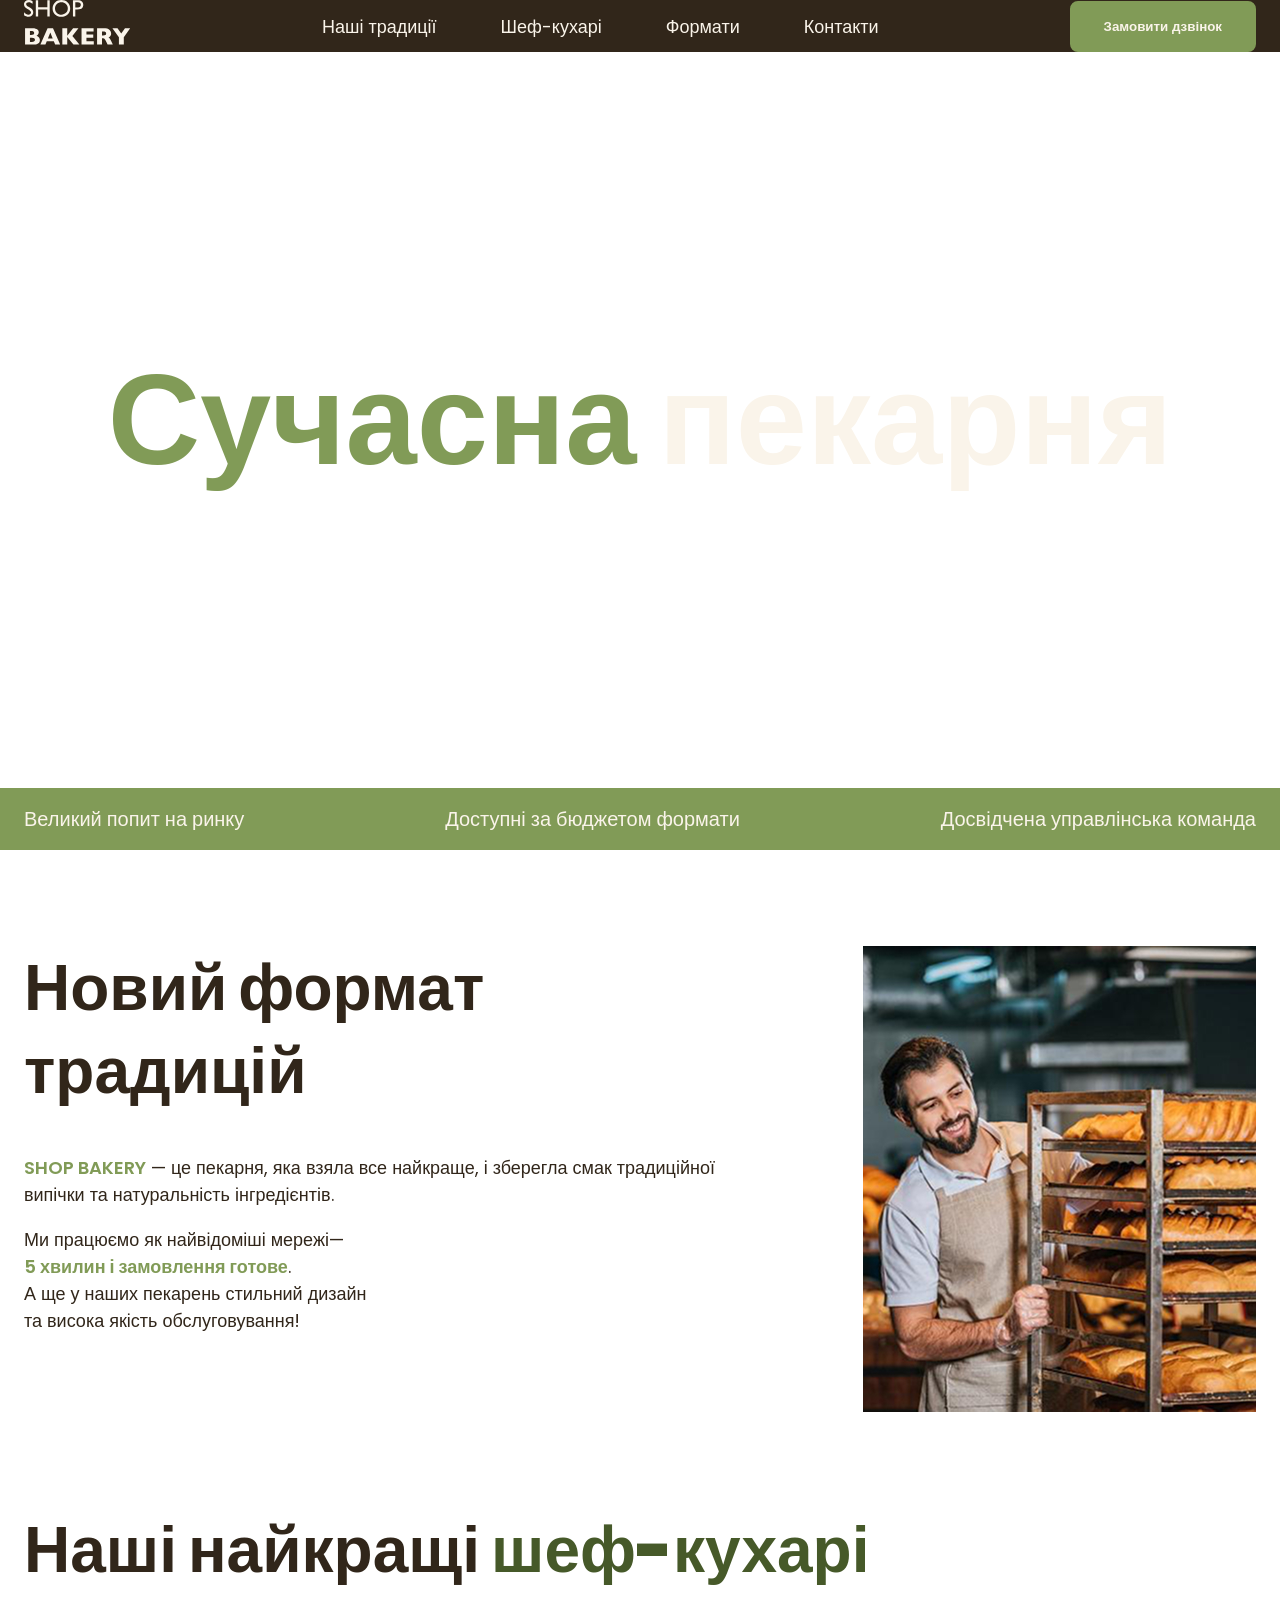
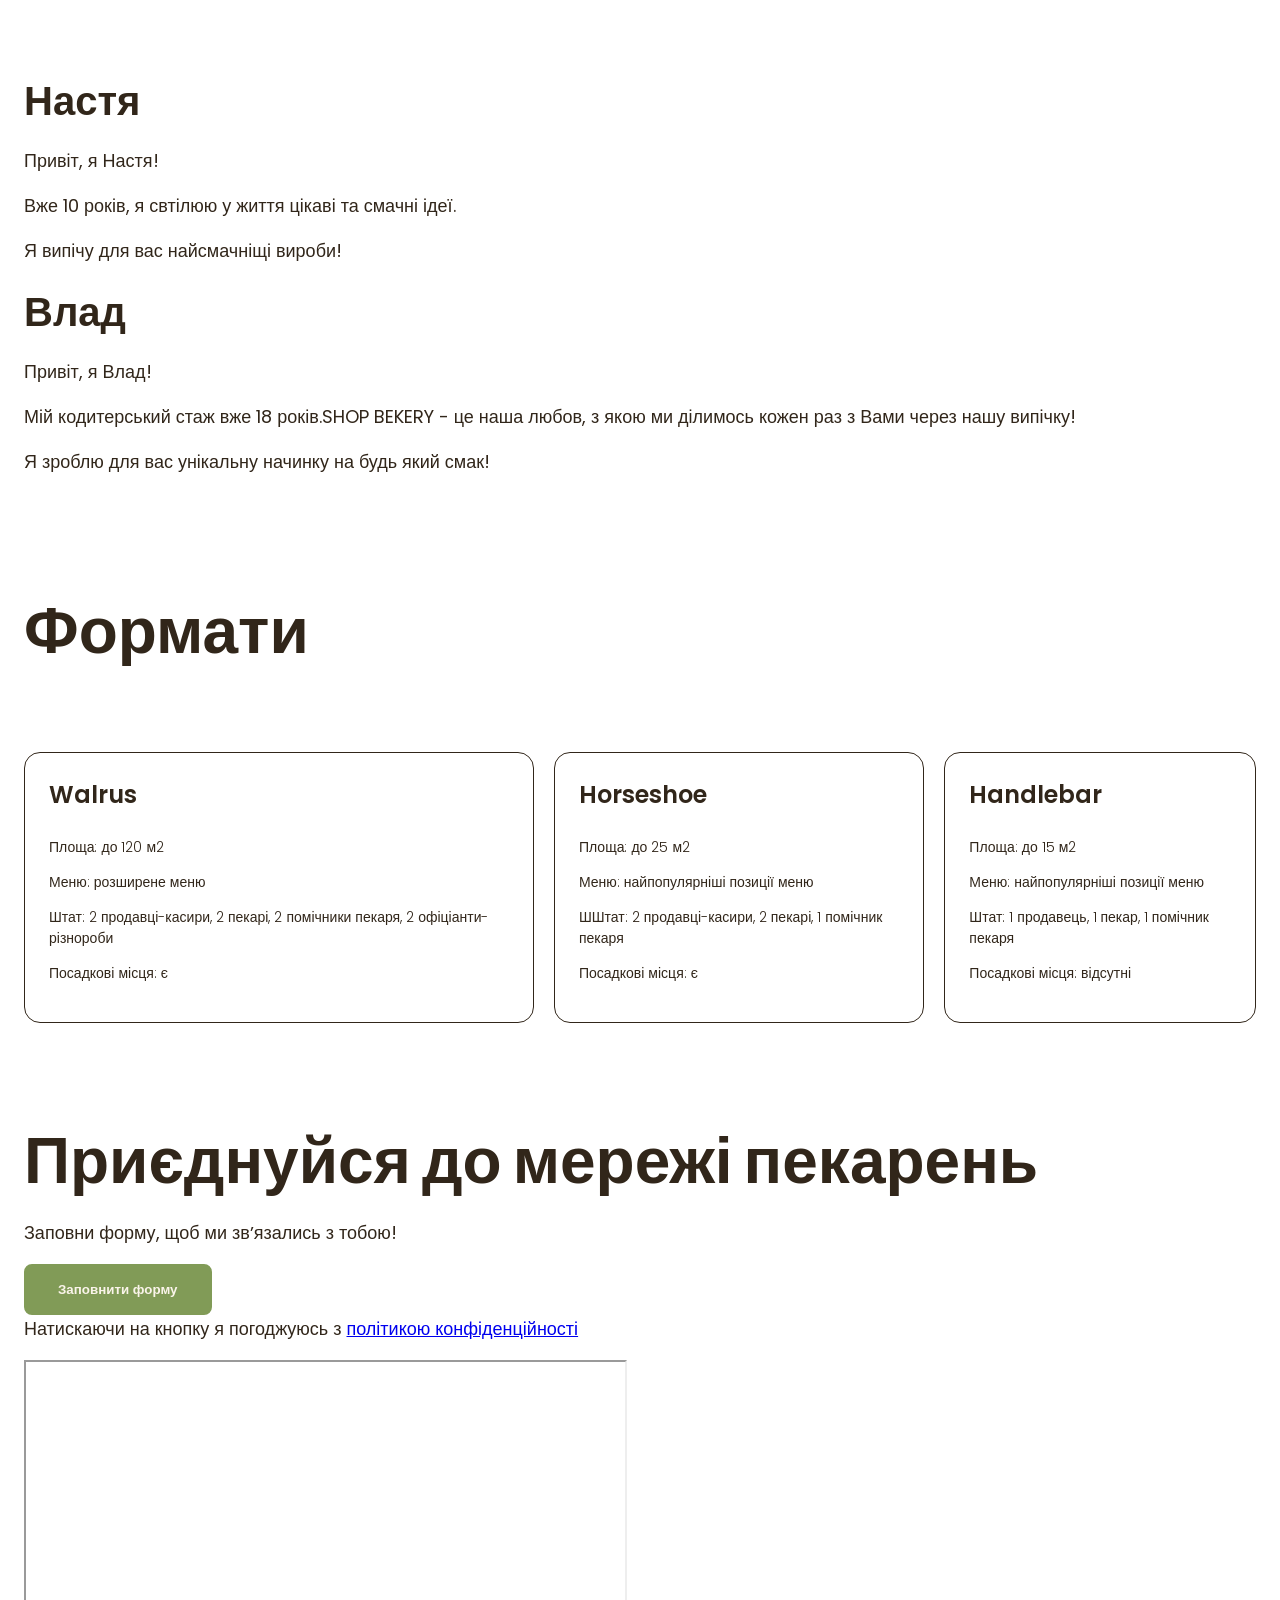
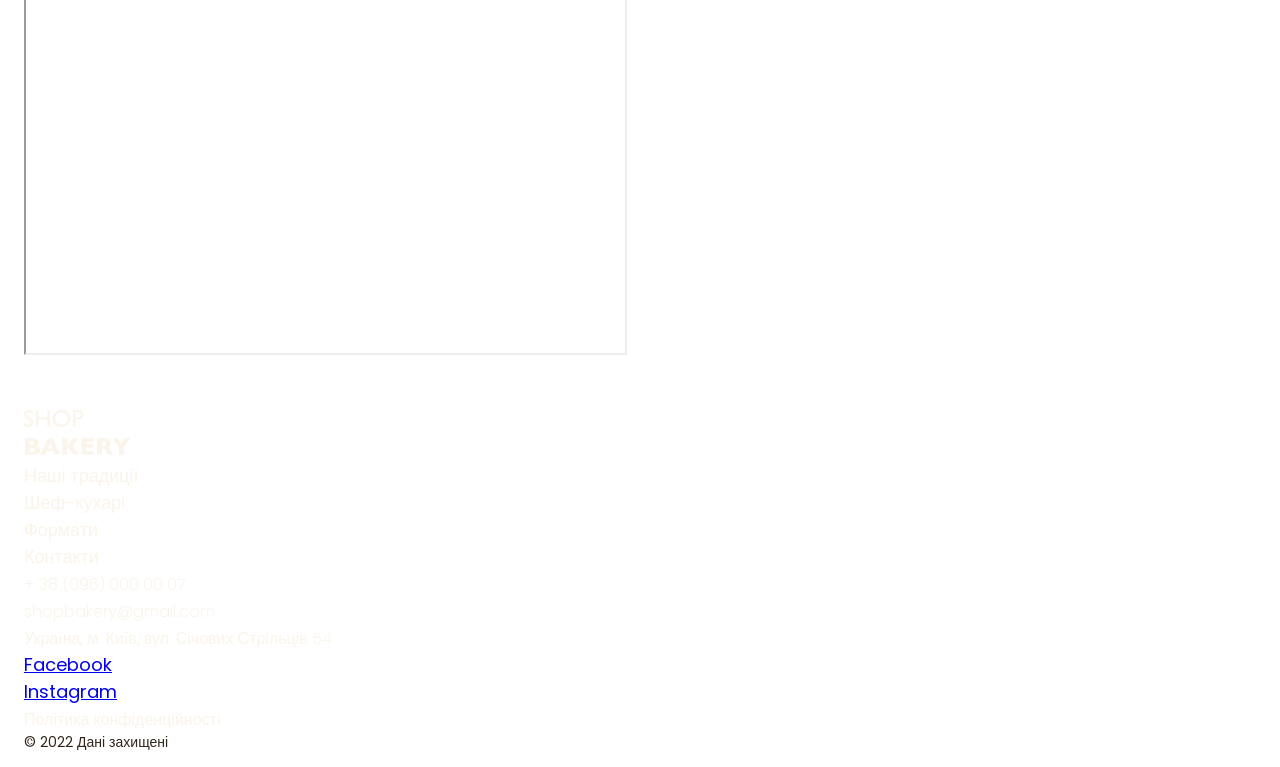
==== index.html @ c47ec185 "Flexbox in CSS" ====
<!doctype html>
<html lang="uk">
  <head>
    <meta charset="UTF-8" />
    <meta http-equiv="X-UA-Compatible" content="IE=edge" />
    <meta name="viewport" content="width=device-width, initial-scale=1.0" />
    <title>Сучасна пекарня</title>
    <!-- css -->
    <link rel="stylesheet" href="./CSS/style.css" />
  </head>
  <body>
    <header>
      <div class="container">
        <div class="header-container">
          <nav class="header-nav">
            <a href="/">
              <img src="./images/logo.svg" alt="Логотип Сучасна пекарня" />
            </a>
            <ul class="header-menu">
              <li>
                <a class="header-link" href="#traditions-section"
                  >Наші традиції</a
                >
              </li>
              <li>
                <a class="header-link" href="#chefs-section">Шеф-кухарі</a>
              </li>
              <li>
                <a class="header-link" href="#formats-section">Формати</a>
              </li>
              <li>
                <a class="header-link" href="#contact-section">Контакти</a>
              </li>
            </ul>
          </nav>
          <button class="button-call" type="button">Замовити дзвінок</button>
        </div>
      </div>
    </header>
    <main>
      <section class="hero-section">
        <h1 class="hero-title"><span class="accent">Сучасна</span> пекарня</h1>
      </section>
      <section class="advantages-section">
        <div class="container">
          <h2 class="visually-hidden">Наші переваги</h2>
          <ul class="advantages-list">
            <li class="advantages-item">Великий попит на ринку</li>
            <li class="advantages-item">Доступні за бюджетом формати</li>
            <li class="advantages-item">Досвідчена управлінська команда</li>
          </ul>
        </div>
      </section>
      <section class="traditions-section section" id="traditions-section">
        <div class="container">
          <div class="traditions-container">
            <div class="traditions-content">
              <h2 class="traditions-title section-title">
                Новий формат традицій
              </h2>
              <p class="traditions-text">
                <span class="brand uppercase">shop bakery</span> — це пекарня,
                яка взяла все найкраще, і зберегла смак традиційної випічки та
                натуральність інгредієнтів.
              </p>
              <p class="traditions-text limited">
                Ми працюємо як найвідоміші мережі— <br />
                <span class="brand">5 хвилин і замовлення готове</span>. <br />
                А ще у наших пекарень стильний дизайн та висока якість
                обслуговування!
              </p>
            </div>
            <img
              src="./images/bakerman.jpg"
              alt="Пекар посміхається дивлячись на батони"
            />
          </div>
        </div>
      </section>
      <section class="section" id="chefs-section">
        <div class="container">
          <h2 class="chefs-title section-title">
            Наші найкращі <span class="accent">шеф-кухарі</span>
          </h2>
          <ul>
            <li>
              <article>
                <h3 class="chef-title">Настя</h3>
                <p>Привіт, я Настя!</p>
                <p>Вже 10 років, я свтілюю у життя цікаві та смачні ідеї.</p>
                <p>Я випічу для вас найсмачніщі вироби!</p>
              </article>
            </li>
            <li>
              <article>
                <h3 class="chef-title">Влад</h3>
                <p>Привіт, я Влад!</p>
                <p>
                  Мій кодитерський стаж вже 18 років.SHOP BEKERY - це наша
                  любов, з якою ми ділимось кожен раз з Вами через нашу випічку!
                </p>
                <p>Я зроблю для вас унікальну начинку на будь який смак!</p>
              </article>
            </li>
          </ul>
        </div>
      </section>
      <section class="section" id="formats-section">
        <div class="container">
          <h2 class="formats-title section-title">Формати</h2>
          <ul class="formats-list">
            <li>
              <article class="format-card">
                <h3 class="format-title" lang="en">Walrus</h3>
                <div class="format-text">
                  <p>Площа: до 120 м2</p>
                  <p>Меню: розширене меню</p>
                  <p>
                    Штат: 2 продавці-касири, 2 пекарі, 2 помічники пекаря, 2
                    офіціанти-різнороби
                  </p>
                  <p>Посадкові місця: є</p>
                </div>
              </article>
            </li>
            <li>
              <article class="format-card">
                <h3 class="format-title" lang="en">Horseshoe</h3>
                <div class="format-text">
                  <p>Площа: до 25 м2</p>
                  <p>Меню: найпопулярніші позиції меню</p>
                  <p>ШШтат: 2 продавці-касири, 2 пекарі, 1 помічник пекаря</p>
                  <p>Посадкові місця: є</p>
                </div>
              </article>
            </li>
            <li>
              <article class="format-card">
                <h3 class="format-title" lang="en">Handlebar</h3>
                <div class="format-text">
                  <p>Площа: до 15 м2</p>
                  <p>Меню: найпопулярніші позиції меню</p>
                  <p>Штат: 1 продавець, 1 пекар, 1 помічник пекаря</p>
                  <p>Посадкові місця: відсутні</p>
                </div>
              </article>
            </li>
          </ul>
        </div>
      </section>
      <section class="section" id="contact-section">
        <div class="container">
          <h2 class="contact-title section-title">
            Приєднуйся до мережі пекарень
          </h2>
          <p class="contact-text">Заповни форму, щоб ми звʼязались з тобою!</p>
          <button class="button-call" type="button">Заповнити форму</button>
          <p class="contact-politic">
            Натискаючи на кнопку я погоджуюсь з
            <a href="#">політикою конфіденційності</a>
          </p>
          <iframe
            src="https://www.google.com/maps/embed?pb=!1m18!1m12!1m3!1d2540.1636289098733!2d30.4912733!3d50.4566776!2m3!1f0!2f0!3f0!3m2!1i1024!2i768!4f13.1!3m3!1m2!1s0x40d4ce637c006b2d%3A0xaf86385f19996ff0!2sSichovykh%20Striltsiv%20St%2C%2054%2C%20Kyiv%2C%20Ukraina%2C%2002000!5e0!3m2!1spl!2spl!4v1779365240998!5m2!1spl!2spl"
            width="603"
            height="595"
            allowfullscreen=""
            loading="lazy"
            referrerpolicy="no-referrer-when-downgrade"
          ></iframe>
        </div>
      </section>
    </main>
    <footer>
      <div class="container">
        <nav>
          <a href="#">
            <img src="./images/logo.svg" alt="Логотип Сучасна пекарня" />
          </a>
          <ul>
            <li><a class="header-link" href="#">Наші традиції</a></li>
            <li><a class="header-link" href="#">Шеф-кухарі</a></li>
            <li><a class="header-link" href="#">Формати</a></li>
            <li><a class="header-link" href="#">Контакти</a></li>
          </ul>
        </nav>
        <address>
          <ul>
            <li>
              <a class="address-link" href="tel:">+ 38 (096) 000 00 07</a>
            </li>
            <li>
              <a class="address-link" href="mailto:shopbakery@gmail.com"
                >shopbakery@gmail.com</a
              >
            </li>
            <li>
              <a
                class="address-link"
                target="_blank"
                href="https://maps.app.goo.gl/JW6vWbQ83ZpzMgV39"
                >Україна, м. Київ, вул. Січових Стрільців 54
              </a>
            </li>
            <li><a href="#">Facebook</a></li>
            <li><a href="#">Instagram</a></li>
          </ul>
          <a class="address-link" href="#" target="_blank"
            >Політика конфіденційності</a
          >
          <p class="address-copyright">&copy; 2022 Дані захищені</p>
        </address>
      </div>
    </footer>
  </body>
</html>

<!-- caninclude - сайт який показує чи можна поєднувати теги, наприклад вставити тег footer в тег header(не можна) -->
<!--  module  -->
---- CSS/style.css ----
/* CSS- змінні. В нашому випадку зараз це буде контейнер для кольорів,адже коли ми прописували кольори і все інше до кожного з стилів окремо, 
то в разі потреби змінни кольору - нам треба було б довго гратись, але завдяки змінним це стає легше наприклад 
Використання: прописуємо тег :root {--color-brand} і вже в ньому створюємо контейнер для кольорів/шрифтів, тощо. А туди де ми хочемо наш кольор взяти прописуємо
замість номеру кольору тег - var(--color-brand)
Потбрібно зауважити,що у змінну ми задаємо усі кольори!
Основний колір називається - primary
CTRL+Shift+L = Виділити усі подібні значення!
Можна задати один головний колір тексту який є домінантним через body {color:var();} як ми вже зробили нижче*/

/* https://flexboxfroggy.com/#ru  ПРАКТИКА FLEXBOX! */

@font-face {
  font-display: swap;
  font-family: "Poppins";
  font-weight: 300;
  src: url("../fonts/poppins-v24-latin-300.woff2") format("woff2");
}

@font-face {
  font-display: swap;
  font-family: "Poppins";
  font-weight: 400;
  src: url("../fonts/poppins-v24-latin-regular.woff2") format("woff2");
}

@font-face {
  font-display: swap;
  font-family: "Poppins";
  font-weight: 600;
  src: url("../fonts/poppins-v24-latin-600.woff2") format("woff2");
}

@font-face {
  font-display: swap;
  font-family: "Poppins";
  font-weight: 900;
  src: url("../fonts/poppins-v24-latin-900.woff2") format("woff2");
}

:root {
  --color-primary-dark: #31261a;
  --color-primary-light: #faf4ea;
  --color-brand-light: #819b57;
  --color-brand-dark: #465929;
}

/* basa */
* {
  box-sizing: border-box;
}

h1,
h2,
h3,
h4,
h5,
h6,
p {
  margin-top: 0;
}

body {
  color: var(--color-primary-dark);
  font-family: Poppins, sans-serif;
  font-size: 18px;
  font-weight: 400;
  line-height: 1.5;
  margin: 0;
}

address {
  font-style: normal;
}
ul {
  margin: 0;
  padding: 0;
  list-style-type: none;
}

.section {
  padding: 48px 0;
}

.container {
  width: 100%;
  max-width: 1288px;
  margin: 0 auto;
  padding: 0 24px;
}

/* button */
.button-call {
  background-color: var(--color-brand-light);
  border: 2px solid var(--color-brand-light);
  border-radius: 8px;
  color: var(--color-primary-light);
  cursor: pointer;
  font-weight: 600;
  padding: 16px 32px;
}

.button-call:hover {
  background: transparent;
  color: var(--color-brand-dark);
}
/* link */
.header-link {
  color: var(--color-primary-light);
  text-decoration: none;
}

.header-link:hover {
  color: var(--color-brand-light);
  font-weight: 600;
}

/* header */
header {
  background-color: var(--color-primary-dark);
}
.header-container {
  display: flex;
  align-items: center;
  gap: 40px;
}

.header-nav {
  display: flex;
  align-items: center;
  flex-grow: 1;
  gap: 40px;
}
.header-menu {
  display: flex;
  gap: 64px;
  flex-grow: 1;
  justify-content: center;
}

/* hero section */
.hero-section {
  padding: 272px 0;
}

.hero-title {
  color: var(--color-primary-light);
  text-align: center;
  font-size: 128px;
  font-weight: 900;
  margin-bottom: 0;
}
.hero-title .accent {
  color: var(--color-brand-light);
}
/* advantages section */

.advantages-section {
  padding: 16px 0;
  background-color: var(--color-brand-light);
}

.visually-hidden {
  position: absolute;
  left: -10000px;
  top: auto;
  width: 1px;
  height: 1px;
  overflow: hidden;
}
.advantages-list {
  display: flex;
  justify-content: space-between;
  gap: 40px;
}
.advantages-item {
  color: var(--color-primary-light);
  font-weight: 300;
  font-size: 20px;
}
.section-title {
  font-size: 64px;
  font-weight: 900;
  line-height: 1.3;
}

.section-title .accent {
  color: var(--color-brand-dark);
}
.accent {
  color: var(--color-brand-light);
}
/* traditions section */
.traditions-title {
  margin-bottom: 42px;
}
.traditions-content {
  max-width: 710px;
}

.traditions-section {
  padding-top: 96px;
}
.traditions-text .uppercase {
  text-transform: uppercase;
}
.traditions-text .brand {
  color: var(--color-brand-light);
  font-weight: 600;
}
.traditions-container {
  display: flex;
  justify-content: space-between;
  gap: 40px;
}

.traditions-text.limited {
  max-width: 350px;
}

/* chefs section */
.chefs-title {
  margin-bottom: 80px;
}

.chef-title {
  margin-bottom: 16px;
  font-size: 40px;
  font-weight: 600;
}

/* formats section */

.formats-list {
  display: flex;
  gap: 20px;
}

.formats-title {
  margin-bottom: 80px;
}
.format-card {
  border-radius: 16px;
  border: 1px solid var(--color-primary-dark); /* remove */
  padding: 24px;
}

.format-title {
  font-size: 24px;
  font-weight: 600;
}
.format-text {
  font-size: 14px;
  font-weight: 300;
}

/* contact section */

.contact-title {
  margin-bottom: 16px;
}

/* footer */
.address-link {
  font-size: 16px;
  font-weight: 300;
  color: var(--color-primary-light);
  text-decoration: none;
}

.address-link:hover {
  font-size: 16px;
  font-weight: 300;
  color: var(--color-brand-light);
}
.address-copyright {
  font-size: 14px;
}
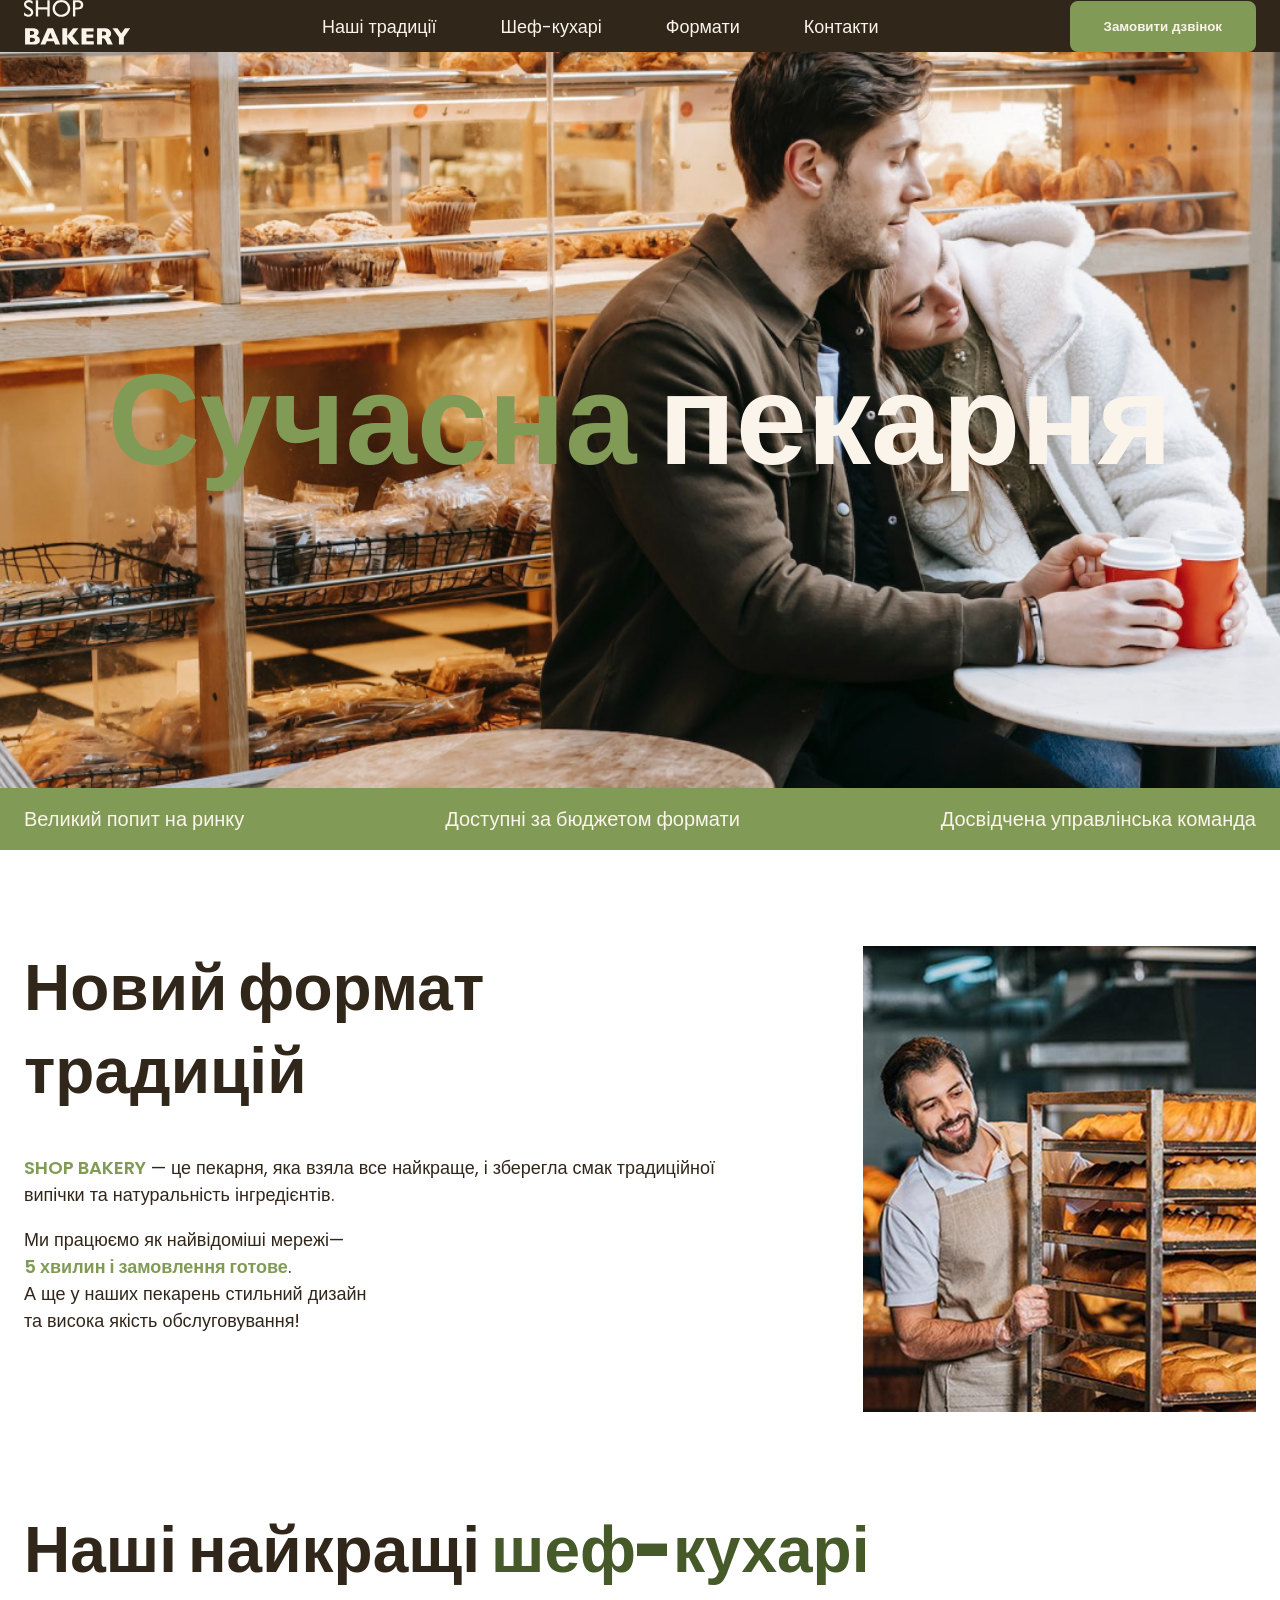
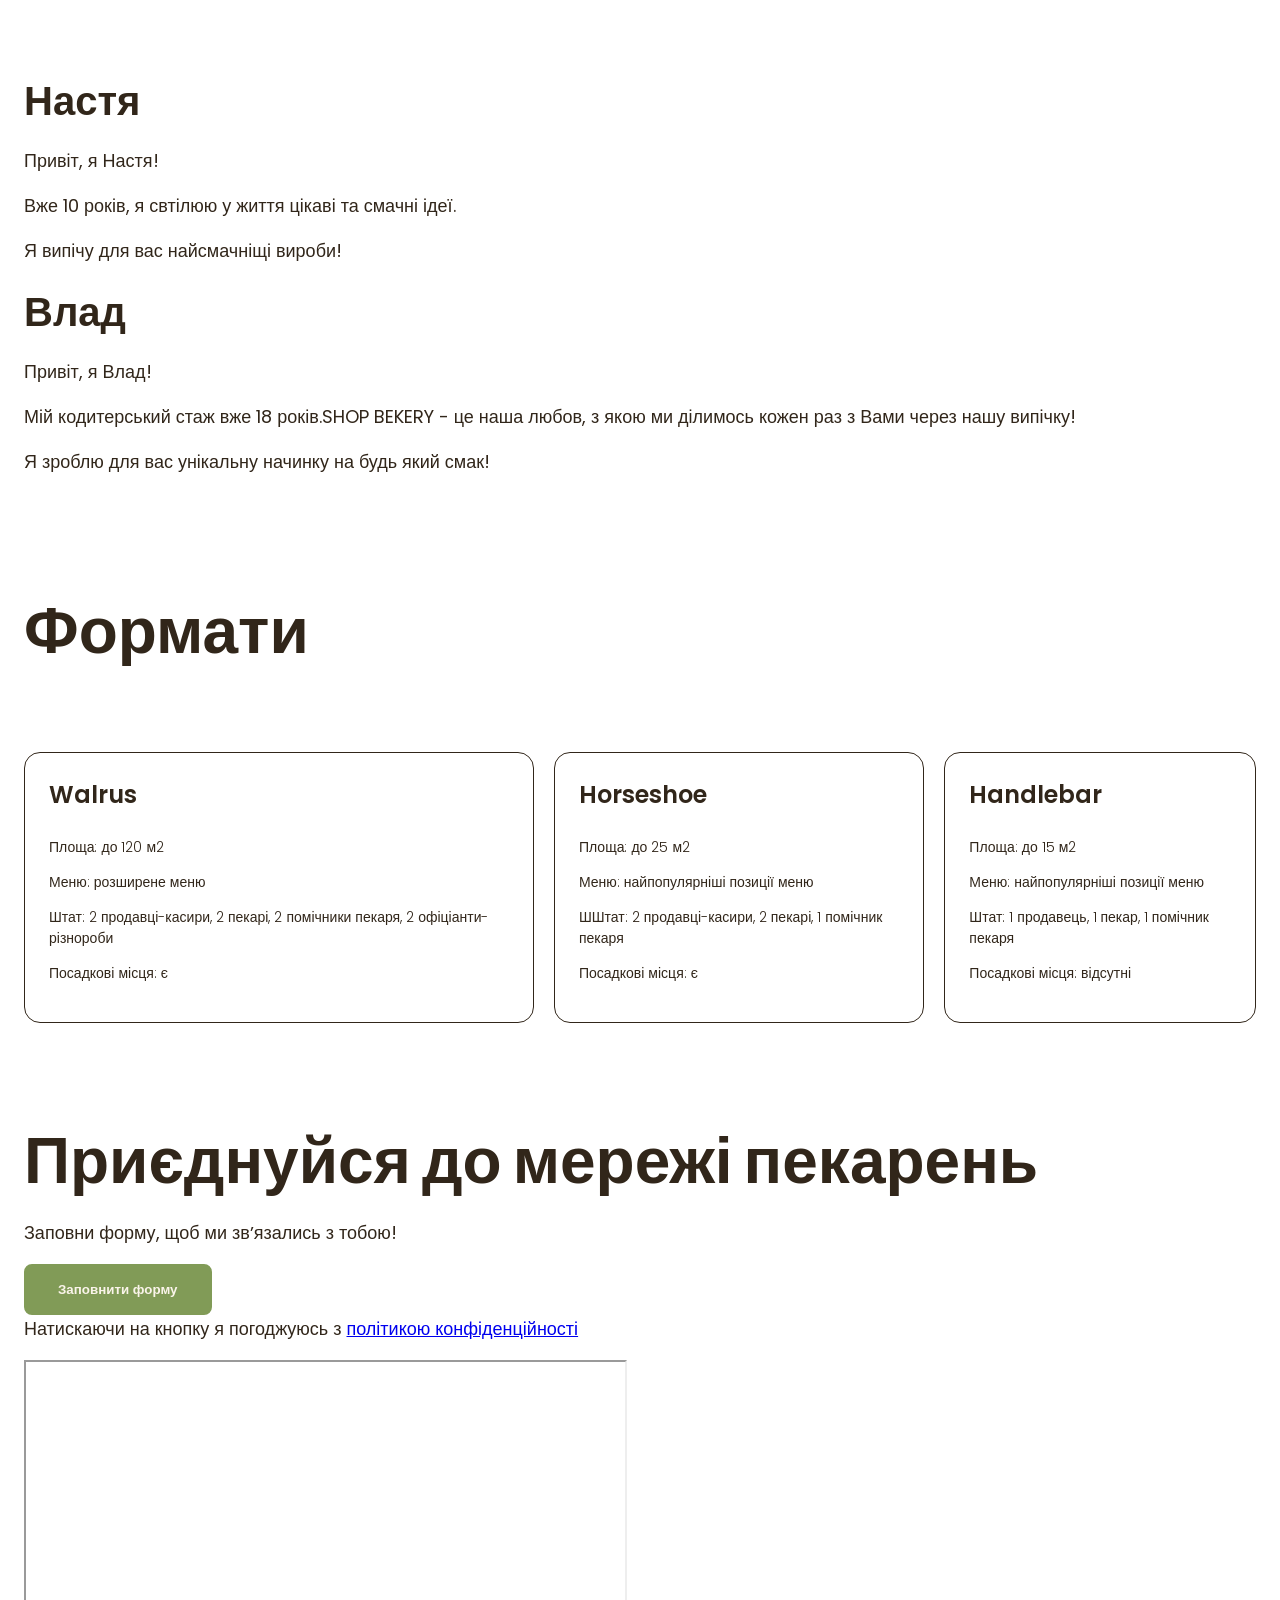
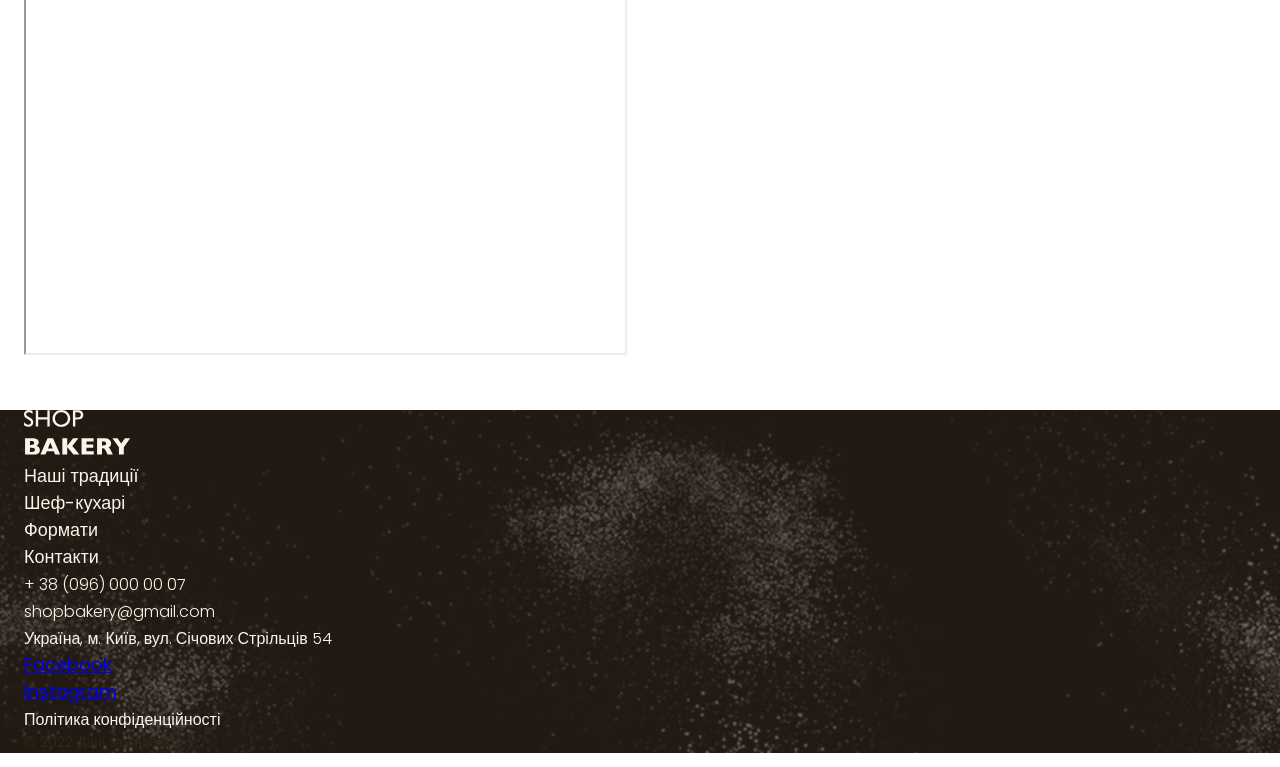
==== commit 32c8c041: "added footer background" ====
--- a/index.html
+++ b/index.html
@@ -170,17 +170,21 @@
         </div>
       </section>
     </main>
-    <footer>
+    <footer class="footer">
       <div class="container">
         <nav>
           <a href="#">
             <img src="./images/logo.svg" alt="Логотип Сучасна пекарня" />
           </a>
           <ul>
-            <li><a class="header-link" href="#">Наші традиції</a></li>
-            <li><a class="header-link" href="#">Шеф-кухарі</a></li>
-            <li><a class="header-link" href="#">Формати</a></li>
-            <li><a class="header-link" href="#">Контакти</a></li>
+            <li>
+              <a class="header-link" href="#traditions-section"
+                >Наші традиції</a
+              >
+            </li>
+            <li><a class="header-link" href="#chefs-section">Шеф-кухарі</a></li>
+            <li><a class="header-link" href="#formats-section">Формати</a></li>
+            <li><a class="header-link" href="#contact-section">Контакти</a></li>
           </ul>
         </nav>
         <address>
--- a/CSS/style.css
+++ b/CSS/style.css
@@ -140,6 +140,11 @@
 /* hero section */
 .hero-section {
   padding: 272px 0;
+  background-image: url("../images/hero-section-background.jpg");
+  background-repeat: no-repeat;
+  background-position: center top;
+  background-size: cover;
+  background-attachment: fixed;
 }
 
 .hero-title {
@@ -275,3 +280,11 @@
 .address-copyright {
   font-size: 14px;
 }
+
+.footer {
+  background-color: var(--color-primary-dark);
+  background-image: url("../images/footer-background.png");
+  background-repeat: no-repeat;
+  background-size: cover;
+  background-position: center;
+}
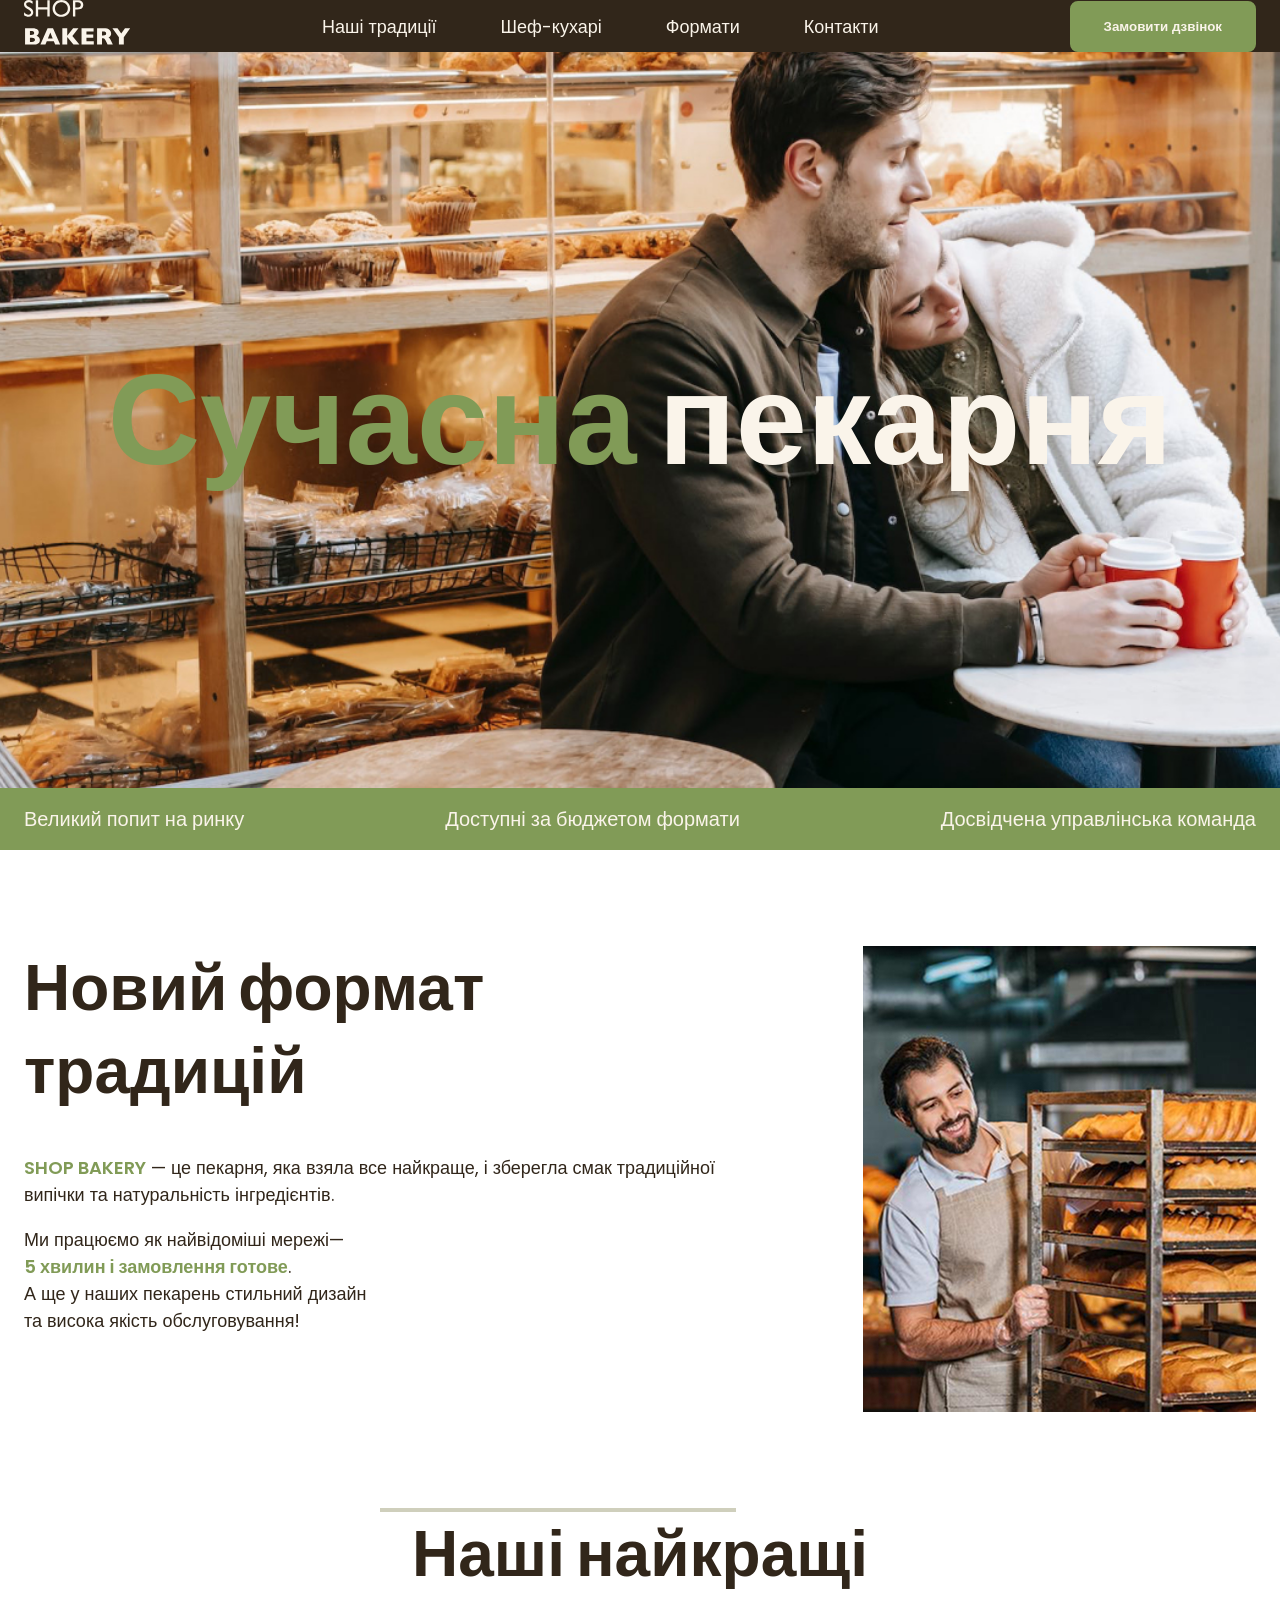
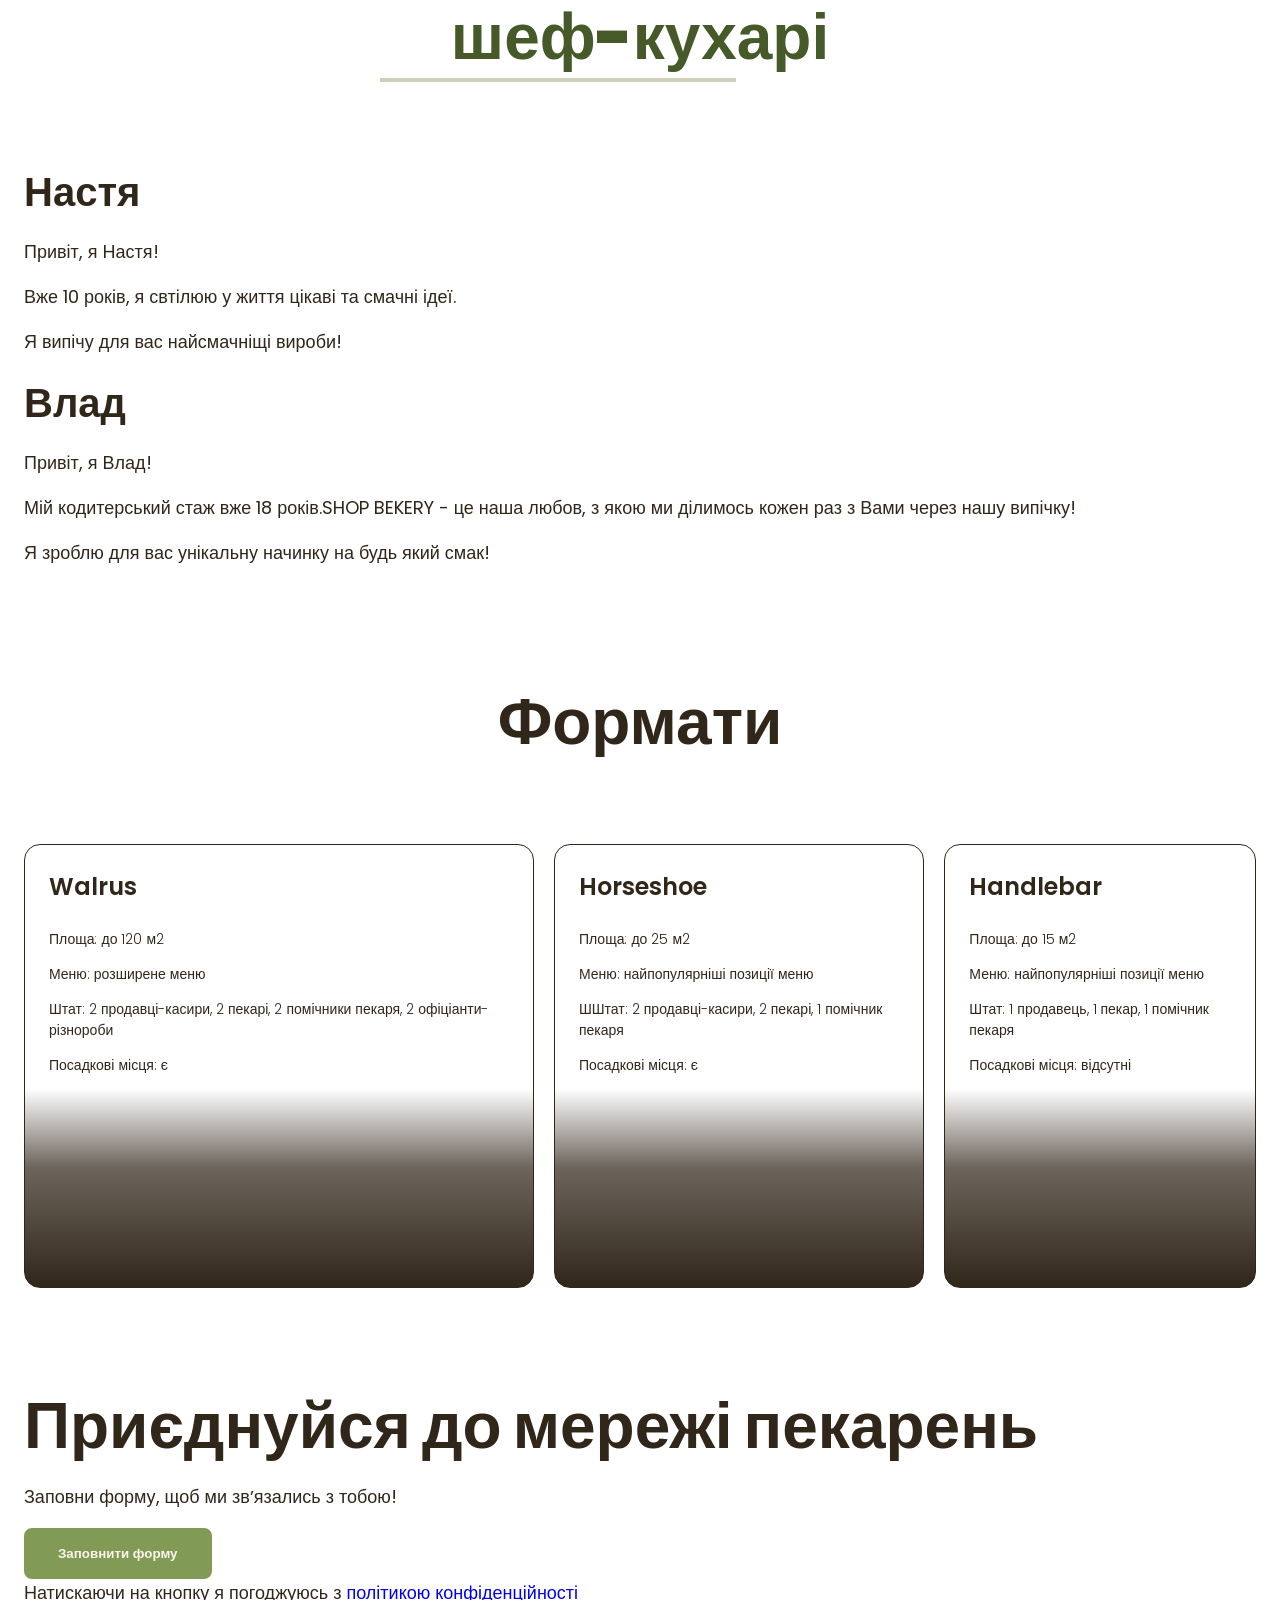
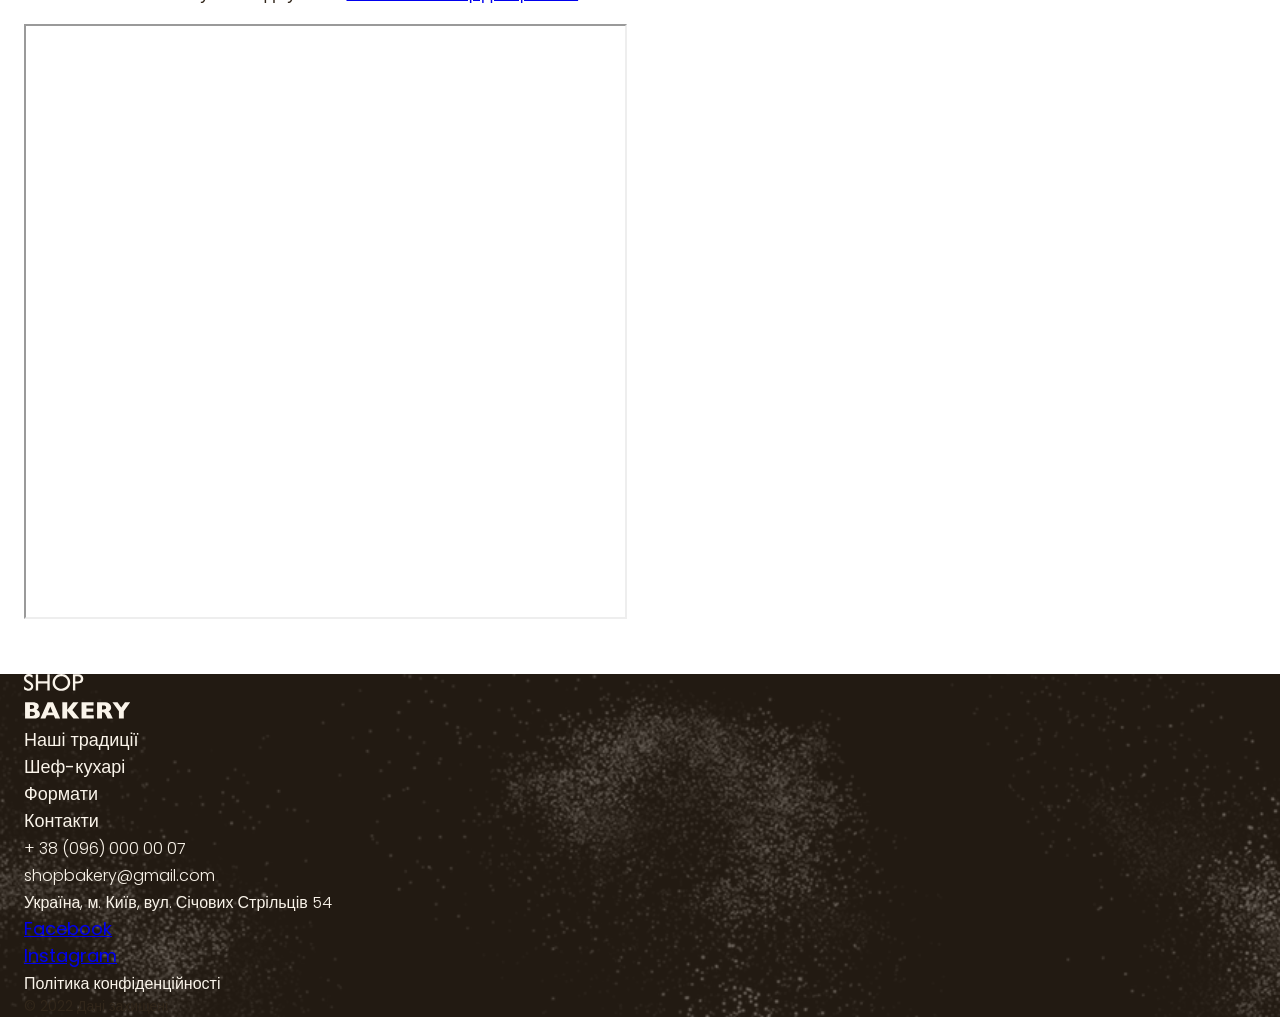
==== commit 57cd677f: "added new styles CSS(grid)" ====
--- a/index.html
+++ b/index.html
@@ -79,7 +79,7 @@
       </section>
       <section class="section" id="chefs-section">
         <div class="container">
-          <h2 class="chefs-title section-title">
+          <h2 class="chefs-title section-title centered">
             Наші найкращі <span class="accent">шеф-кухарі</span>
           </h2>
           <ul>
@@ -107,7 +107,7 @@
       </section>
       <section class="section" id="formats-section">
         <div class="container">
-          <h2 class="formats-title section-title">Формати</h2>
+          <h2 class="formats-title section-title centered">Формати</h2>
           <ul class="formats-list">
             <li>
               <article class="format-card">
--- a/CSS/style.css
+++ b/CSS/style.css
@@ -40,8 +40,9 @@
 :root {
   --color-primary-dark: #31261a;
   --color-primary-light: #faf4ea;
-  --color-brand-light: #819b57;
+  --color-brand-normal: #819b57;
   --color-brand-dark: #465929;
+  --color-brand-light: #cfcfbc;
 }
 
 /* basa */
@@ -90,8 +91,8 @@
 
 /* button */
 .button-call {
-  background-color: var(--color-brand-light);
-  border: 2px solid var(--color-brand-light);
+  background-color: var(--color-brand-normal);
+  border: 2px solid var(--color-brand-normal);
   border-radius: 8px;
   color: var(--color-primary-light);
   cursor: pointer;
@@ -110,13 +111,13 @@
 }
 
 .header-link:hover {
-  color: var(--color-brand-light);
+  color: var(--color-brand-normal);
   font-weight: 600;
 }
 
 /* header */
 header {
-  background-color: var(--color-primary-dark);
+  background-color: var(--color-primary-dark); /*remove*/
 }
 .header-container {
   display: flex;
@@ -155,13 +156,13 @@
   margin-bottom: 0;
 }
 .hero-title .accent {
-  color: var(--color-brand-light);
+  color: var(--color-brand-normal);
 }
 /* advantages section */
 
 .advantages-section {
   padding: 16px 0;
-  background-color: var(--color-brand-light);
+  background-color: var(--color-brand-normal);
 }
 
 .visually-hidden {
@@ -187,12 +188,15 @@
   font-weight: 900;
   line-height: 1.3;
 }
+.section-title.centered {
+  text-align: center;
+}
 
 .section-title .accent {
   color: var(--color-brand-dark);
 }
 .accent {
-  color: var(--color-brand-light);
+  color: var(--color-brand-normal);
 }
 /* traditions section */
 .traditions-title {
@@ -209,7 +213,7 @@
   text-transform: uppercase;
 }
 .traditions-text .brand {
-  color: var(--color-brand-light);
+  color: var(--color-brand-normal);
   font-weight: 600;
 }
 .traditions-container {
@@ -224,7 +228,16 @@
 
 /* chefs section */
 .chefs-title {
-  margin-bottom: 80px;
+  margin: 0 auto 80px;
+  max-width: 520px;
+}
+
+.chefs-title::before,
+.chefs-title::after {
+  display: block;
+  width: 352px;
+  border: 2px solid var(--color-brand-light);
+  content: "";
 }
 
 .chef-title {
@@ -244,7 +257,15 @@
   margin-bottom: 80px;
 }
 .format-card {
+  height: 444px;
   border-radius: 16px;
+  background-image: linear-gradient(
+    180deg,
+    rgba(49, 38, 26, 0) 55.21%,
+    rgba(49, 38, 26, 0.71) 72.92%,
+    #31261a 100%
+  );
+
   border: 1px solid var(--color-primary-dark); /* remove */
   padding: 24px;
 }
@@ -275,7 +296,7 @@
 .address-link:hover {
   font-size: 16px;
   font-weight: 300;
-  color: var(--color-brand-light);
+  color: var(--color-brand-normal);
 }
 .address-copyright {
   font-size: 14px;
@@ -288,3 +309,5 @@
   background-size: cover;
   background-position: center;
 }
+
+/* 66:09 */
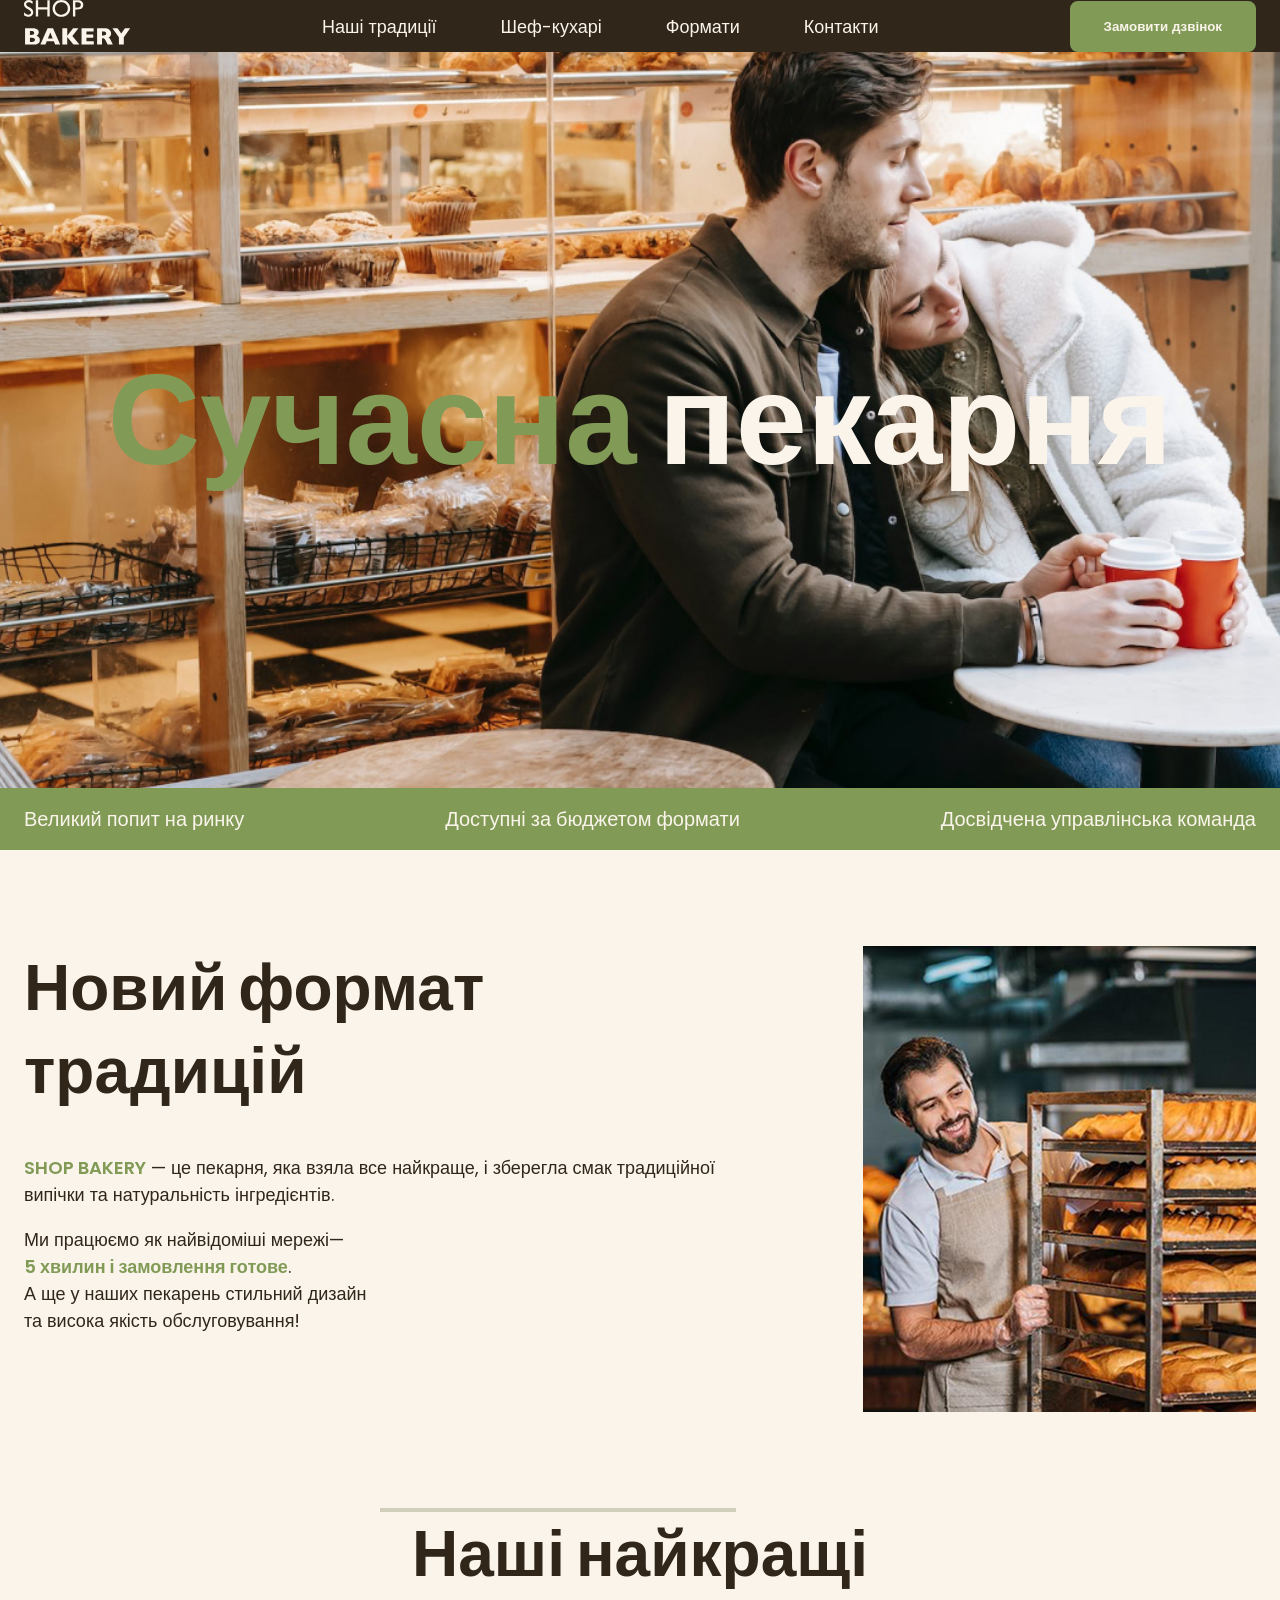
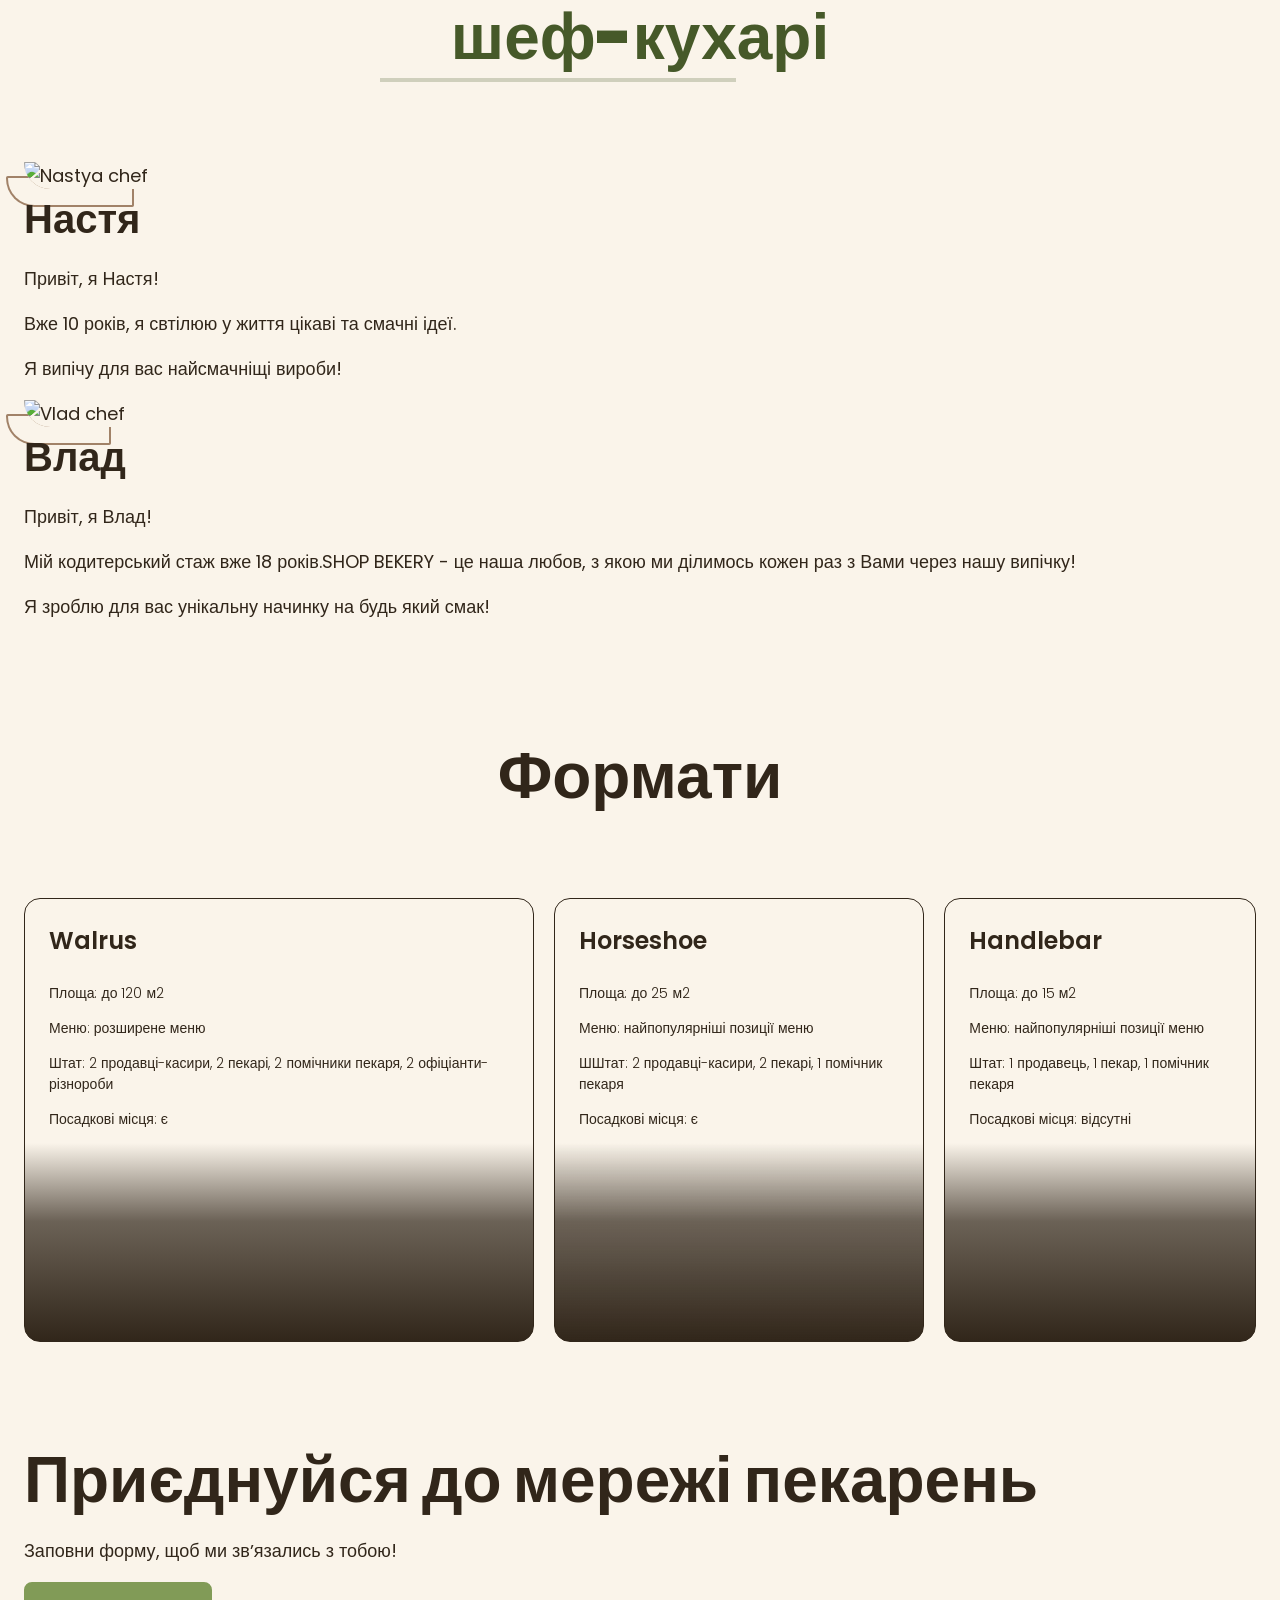
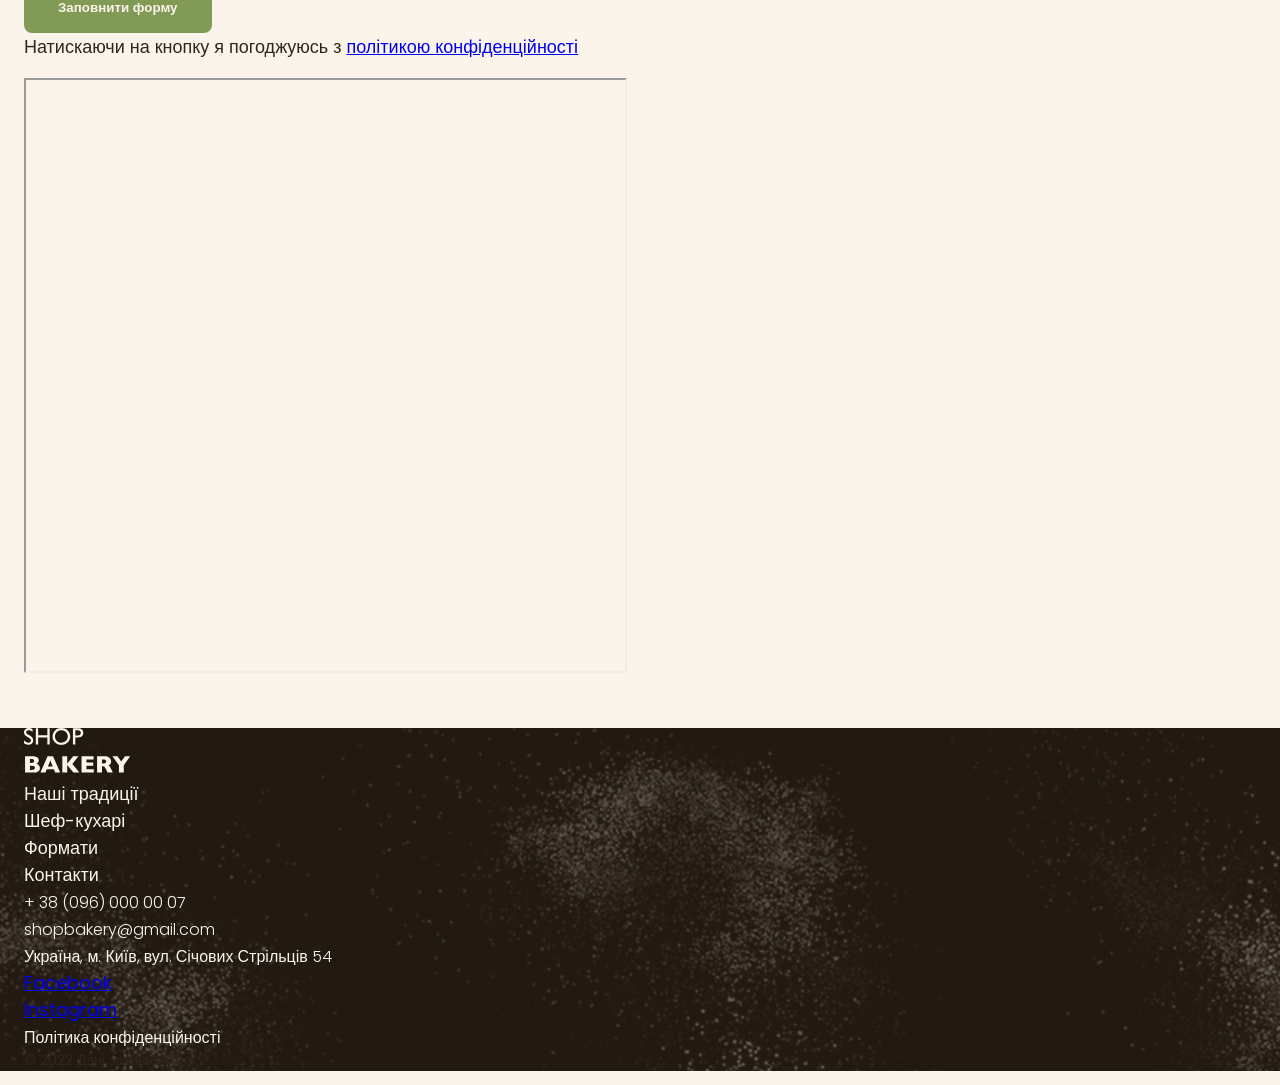
==== commit fe6ece0c: "added new styles and images" ====
--- a/index.html
+++ b/index.html
@@ -85,6 +85,11 @@
           <ul>
             <li>
               <article>
+                <img
+                  class="chef-photo"
+                  src="/my-first-step/images/nastya-chef.jpg"
+                  alt="Nastya chef"
+                />
                 <h3 class="chef-title">Настя</h3>
                 <p>Привіт, я Настя!</p>
                 <p>Вже 10 років, я свтілюю у життя цікаві та смачні ідеї.</p>
@@ -93,6 +98,11 @@
             </li>
             <li>
               <article>
+                <img
+                  class="chef-photo"
+                  src="/my-first-step/images/vlad-chef.jpg"
+                  alt="Vlad chef"
+                />
                 <h3 class="chef-title">Влад</h3>
                 <p>Привіт, я Влад!</p>
                 <p>
--- a/CSS/style.css
+++ b/CSS/style.css
@@ -43,6 +43,7 @@
   --color-brand-normal: #819b57;
   --color-brand-dark: #465929;
   --color-brand-light: #cfcfbc;
+  --color-secondary-dark: #a18268;
 }
 
 /* basa */
@@ -62,6 +63,7 @@
 
 body {
   color: var(--color-primary-dark);
+  background-color: var(--color-primary-light);
   font-family: Poppins, sans-serif;
   font-size: 18px;
   font-weight: 400;
@@ -246,6 +248,12 @@
   font-weight: 600;
 }
 
+.chef-photo {
+  border-radius: 4px 4px 4px 200px;
+  box-shadow:
+    -16px 16px 0 0 var(--color-primary-light),
+    -16px 16px 0 2px var(--color-secondary-dark);
+}
 /* formats section */
 
 .formats-list {
@@ -309,5 +317,3 @@
   background-size: cover;
   background-position: center;
 }
-
-/* 66:09 */
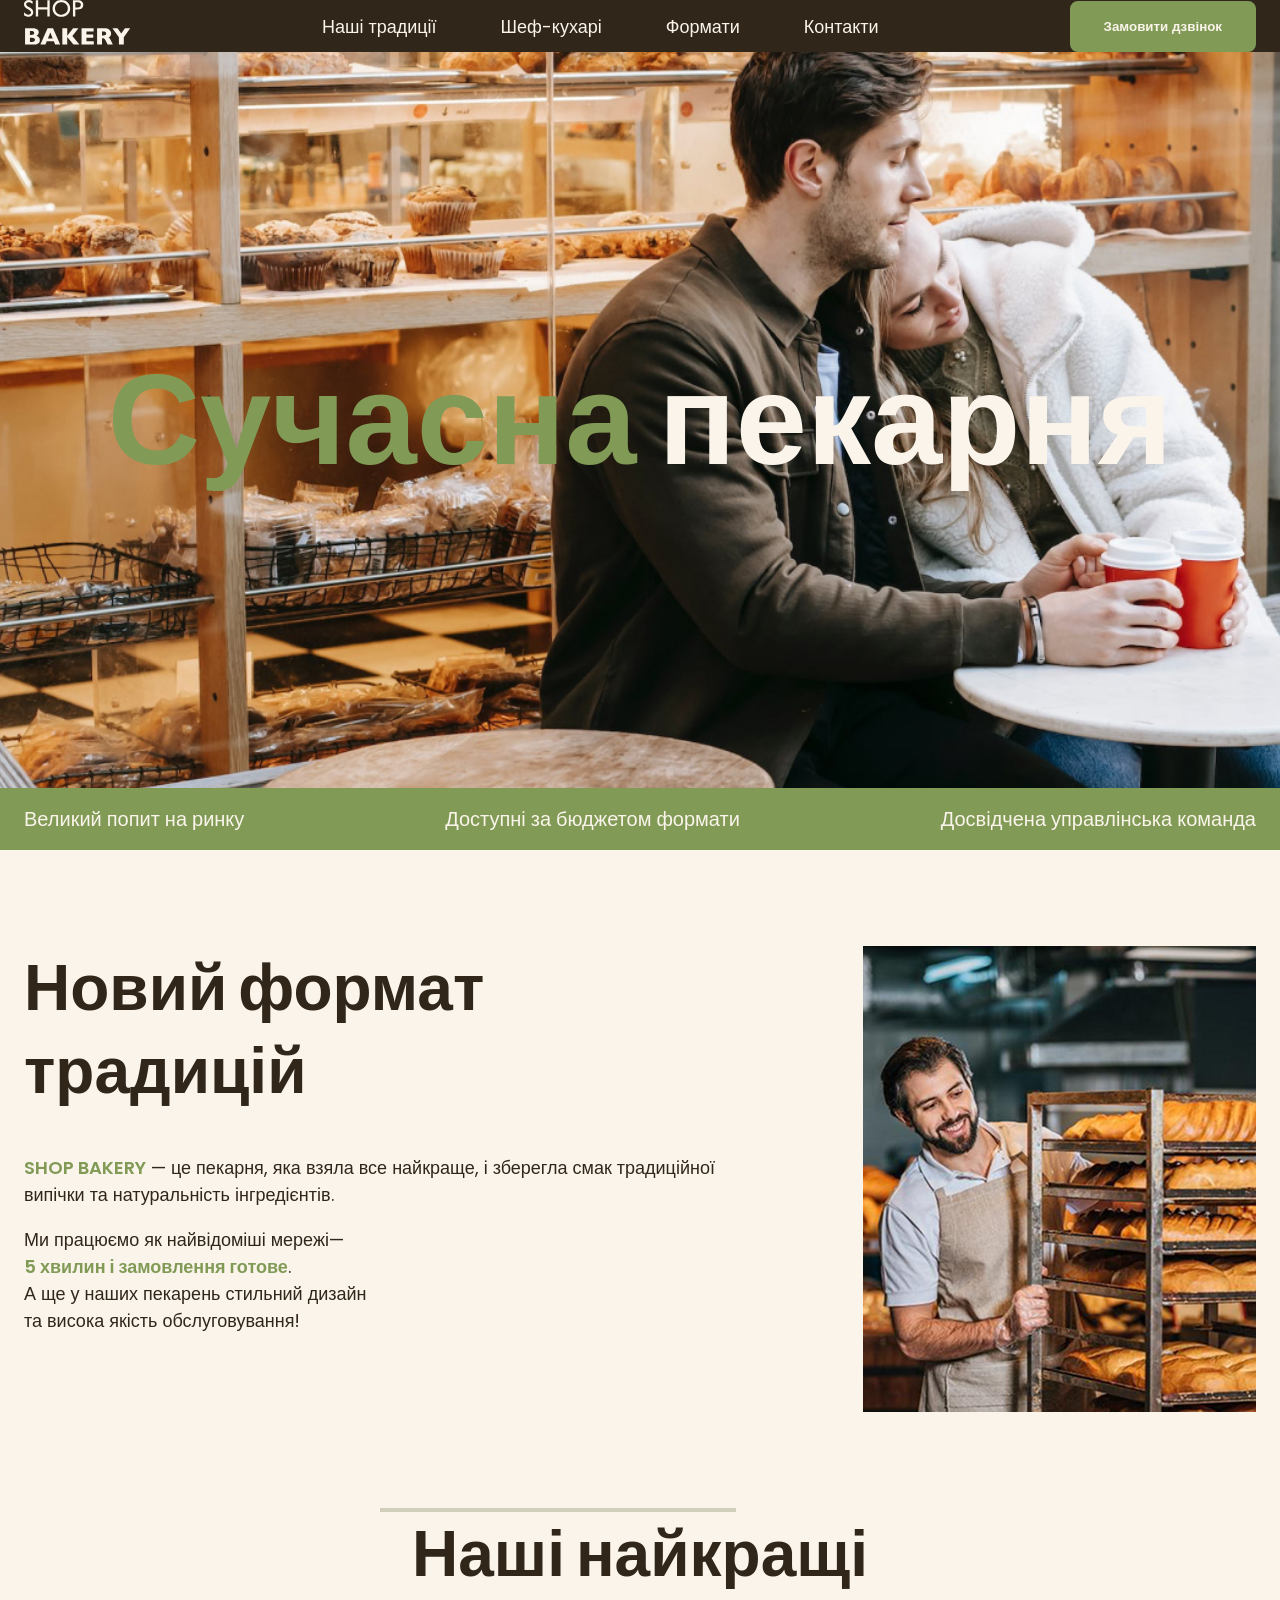
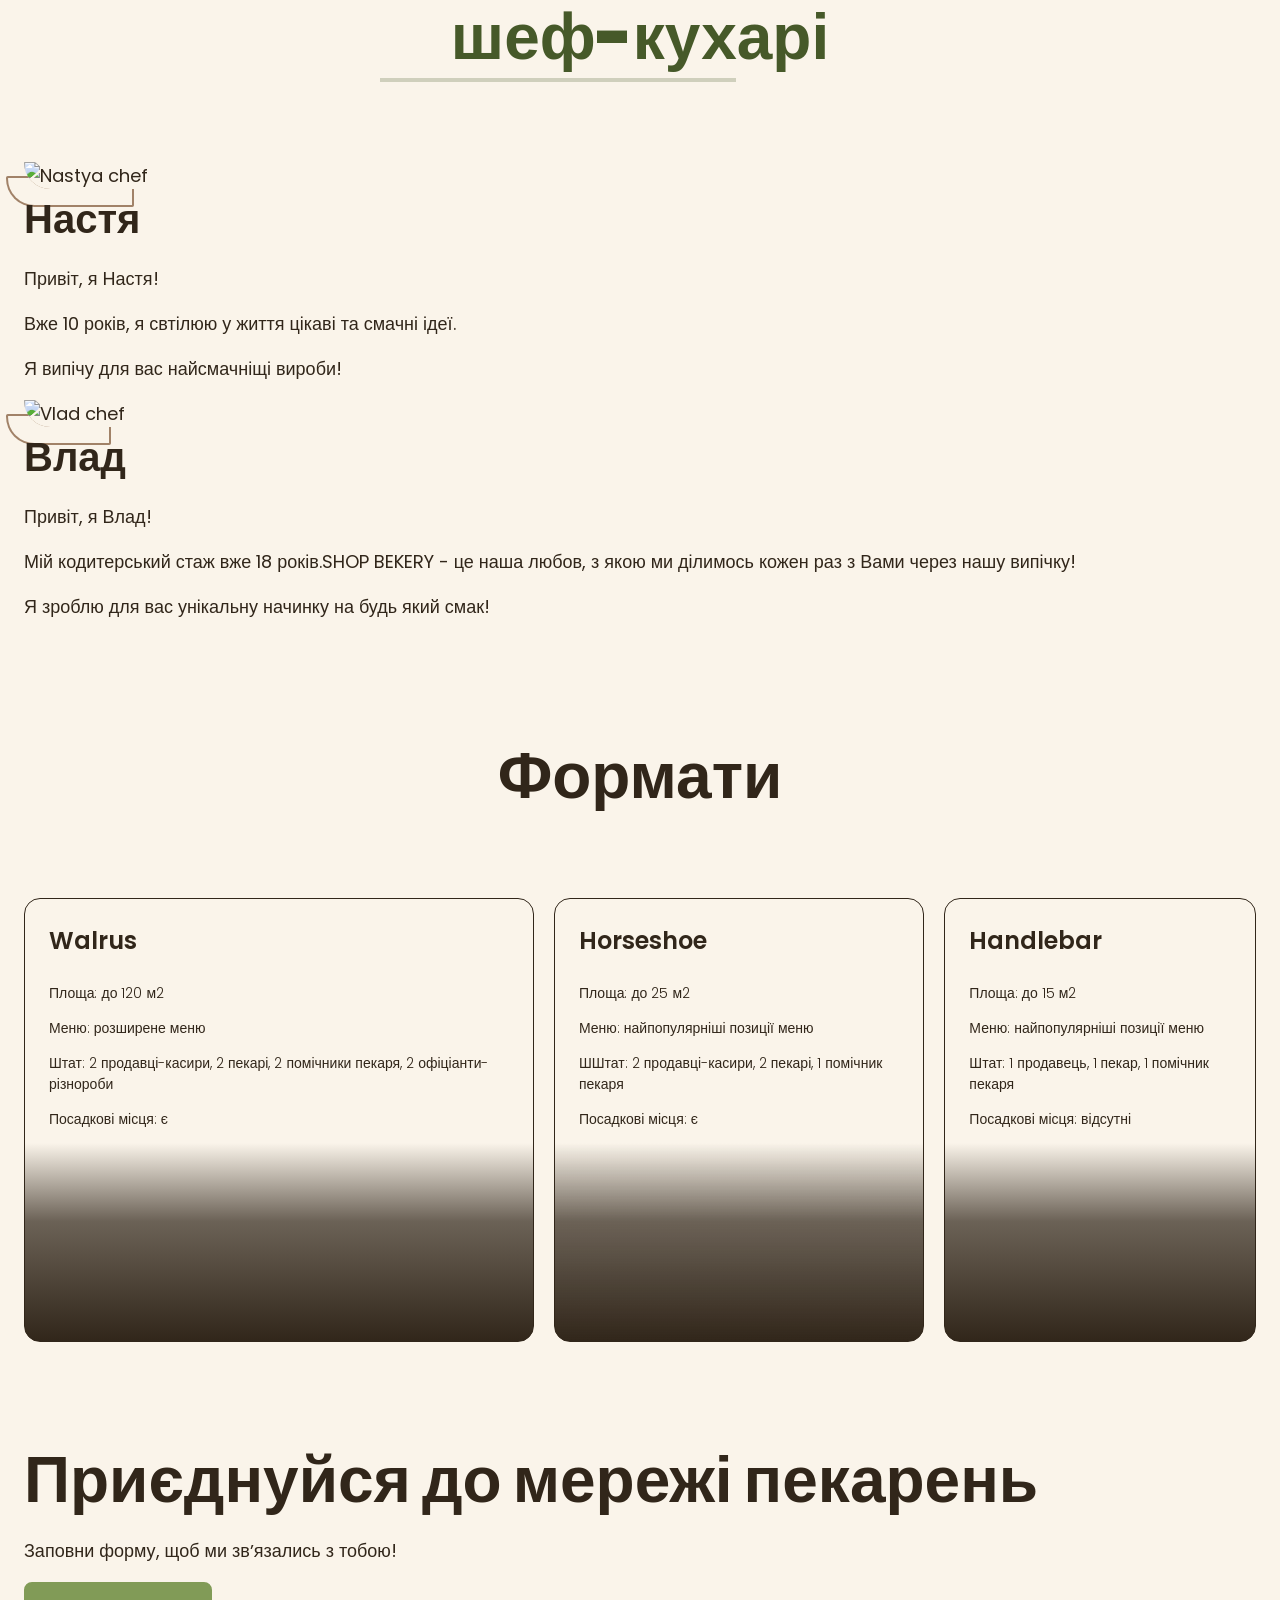
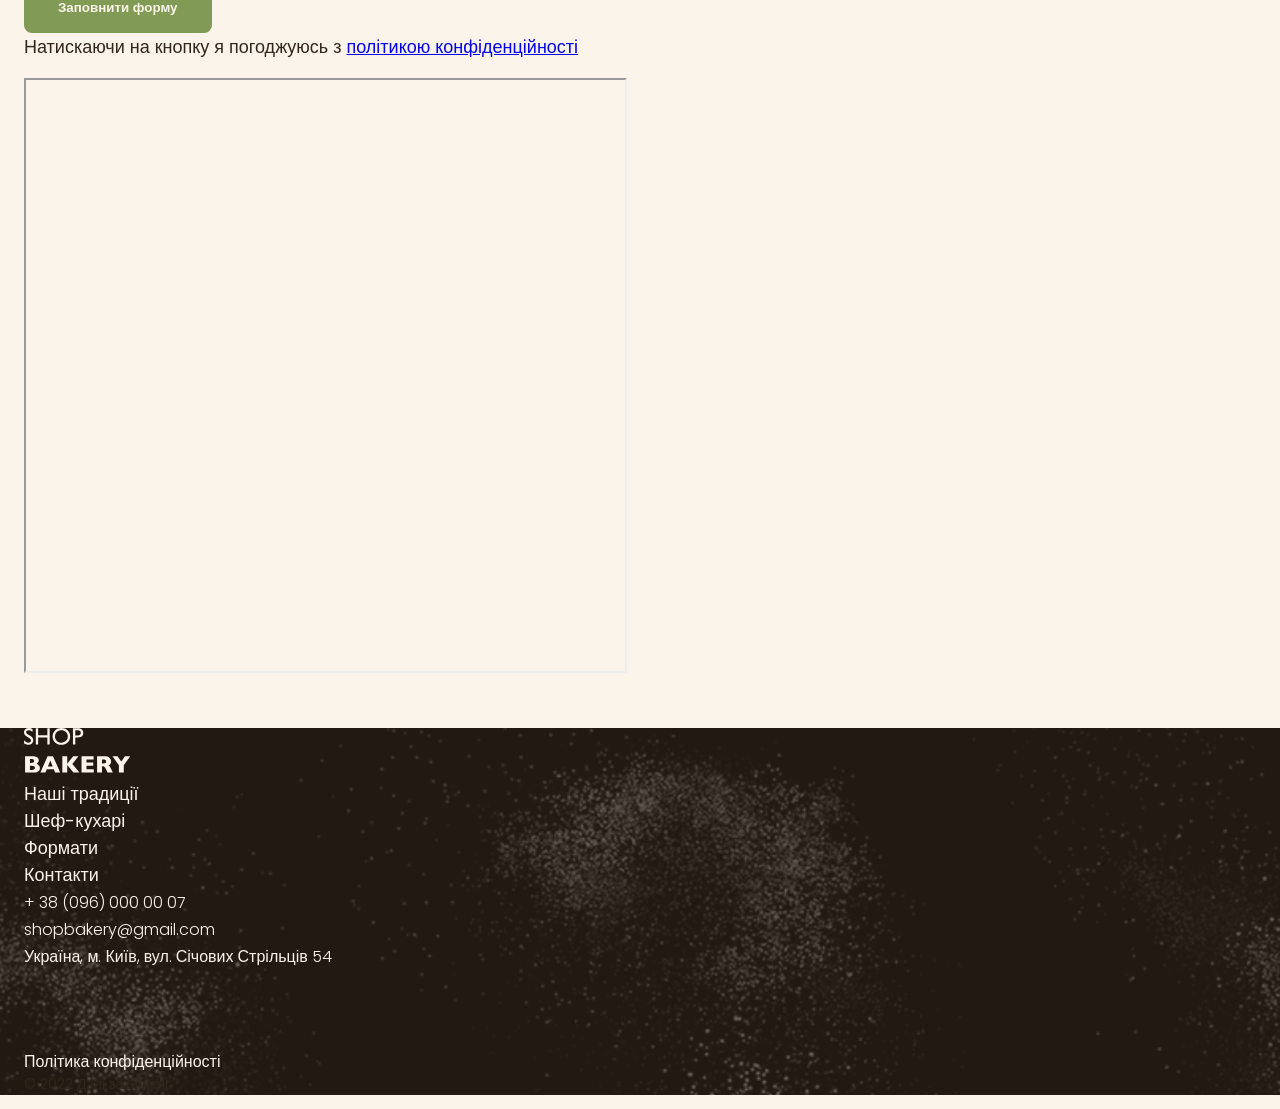
==== commit 30c2b873: "added SVG icons" ====
--- a/index.html
+++ b/index.html
@@ -203,20 +203,37 @@
               <a class="address-link" href="tel:">+ 38 (096) 000 00 07</a>
             </li>
             <li>
-              <a class="address-link" href="mailto:shopbakery@gmail.com"
-                >shopbakery@gmail.com</a
-              >
+              <a class="address-link" href="mailto:shopbakery@gmail.com">
+                shopbakery@gmail.com
+              </a>
             </li>
             <li>
               <a
                 class="address-link"
                 target="_blank"
                 href="https://maps.app.goo.gl/JW6vWbQ83ZpzMgV39"
-                >Україна, м. Київ, вул. Січових Стрільців 54
-              </a>
-            </li>
-            <li><a href="#">Facebook</a></li>
-            <li><a href="#">Instagram</a></li>
+              >
+                Україна, м. Київ, вул. Січових Стрільців 54
+              </a>
+            </li>
+            <li>
+              <a href="#">
+                <svg class="address-icon" width="32" height="32">
+                  <use
+                    href="/my-first-step/images/icons.svg#icon-facebook"
+                  ></use>
+                </svg>
+              </a>
+            </li>
+            <li>
+              <a href="#">
+                <svg class="address-icon" width="32" height="32">
+                  <use
+                    href="/my-first-step/images/icons.svg#icon-instagram"
+                  ></use>
+                </svg>
+              </a>
+            </li>
           </ul>
           <a class="address-link" href="#" target="_blank"
             >Політика конфіденційності</a
@@ -229,4 +246,4 @@
 </html>
 
 <!-- caninclude - сайт який показує чи можна поєднувати теги, наприклад вставити тег footer в тег header(не можна) -->
-<!--  module  -->
+<!--  module 10  47:10-->
--- a/CSS/style.css
+++ b/CSS/style.css
@@ -306,6 +306,15 @@
   font-weight: 300;
   color: var(--color-brand-normal);
 }
+
+.address-icon {
+  fill: var(--color-primary-light);
+}
+
+.address-icon:hover {
+  fill: var(--color-brand-normal);
+}
+
 .address-copyright {
   font-size: 14px;
 }
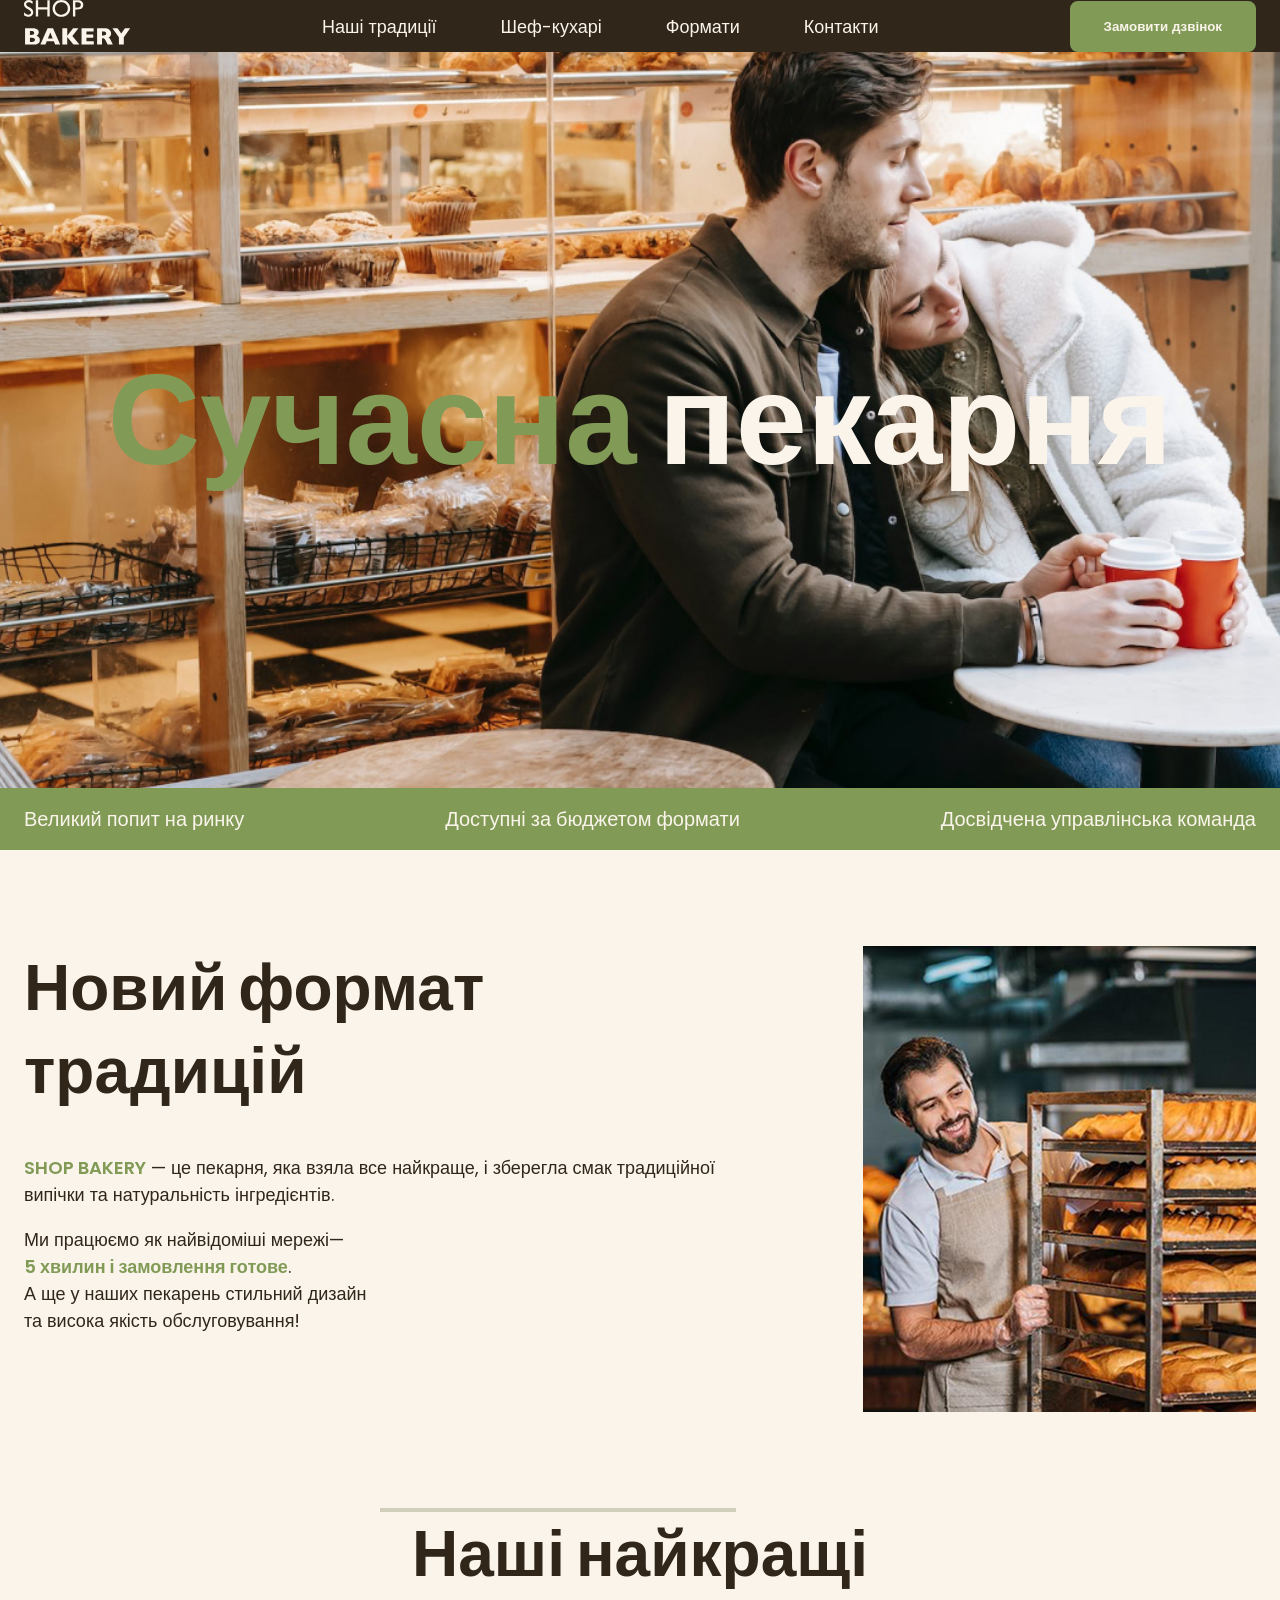
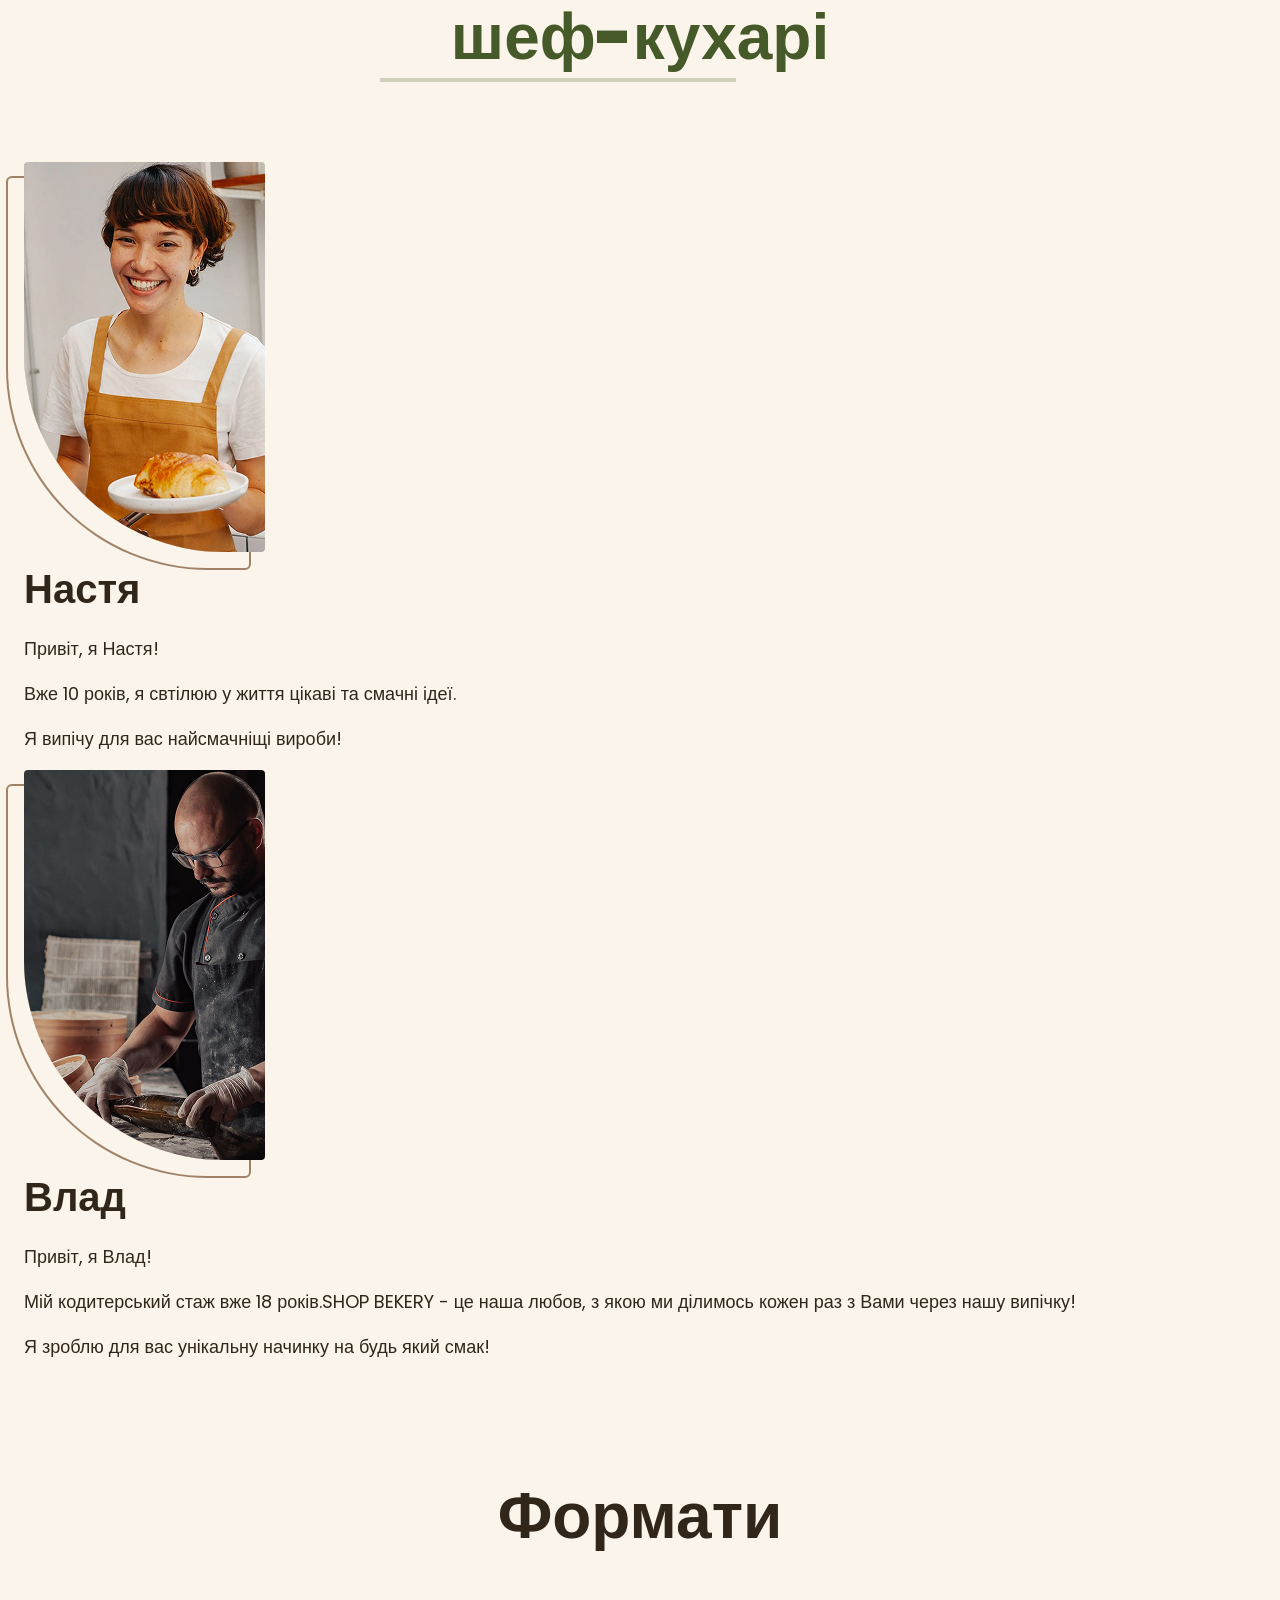
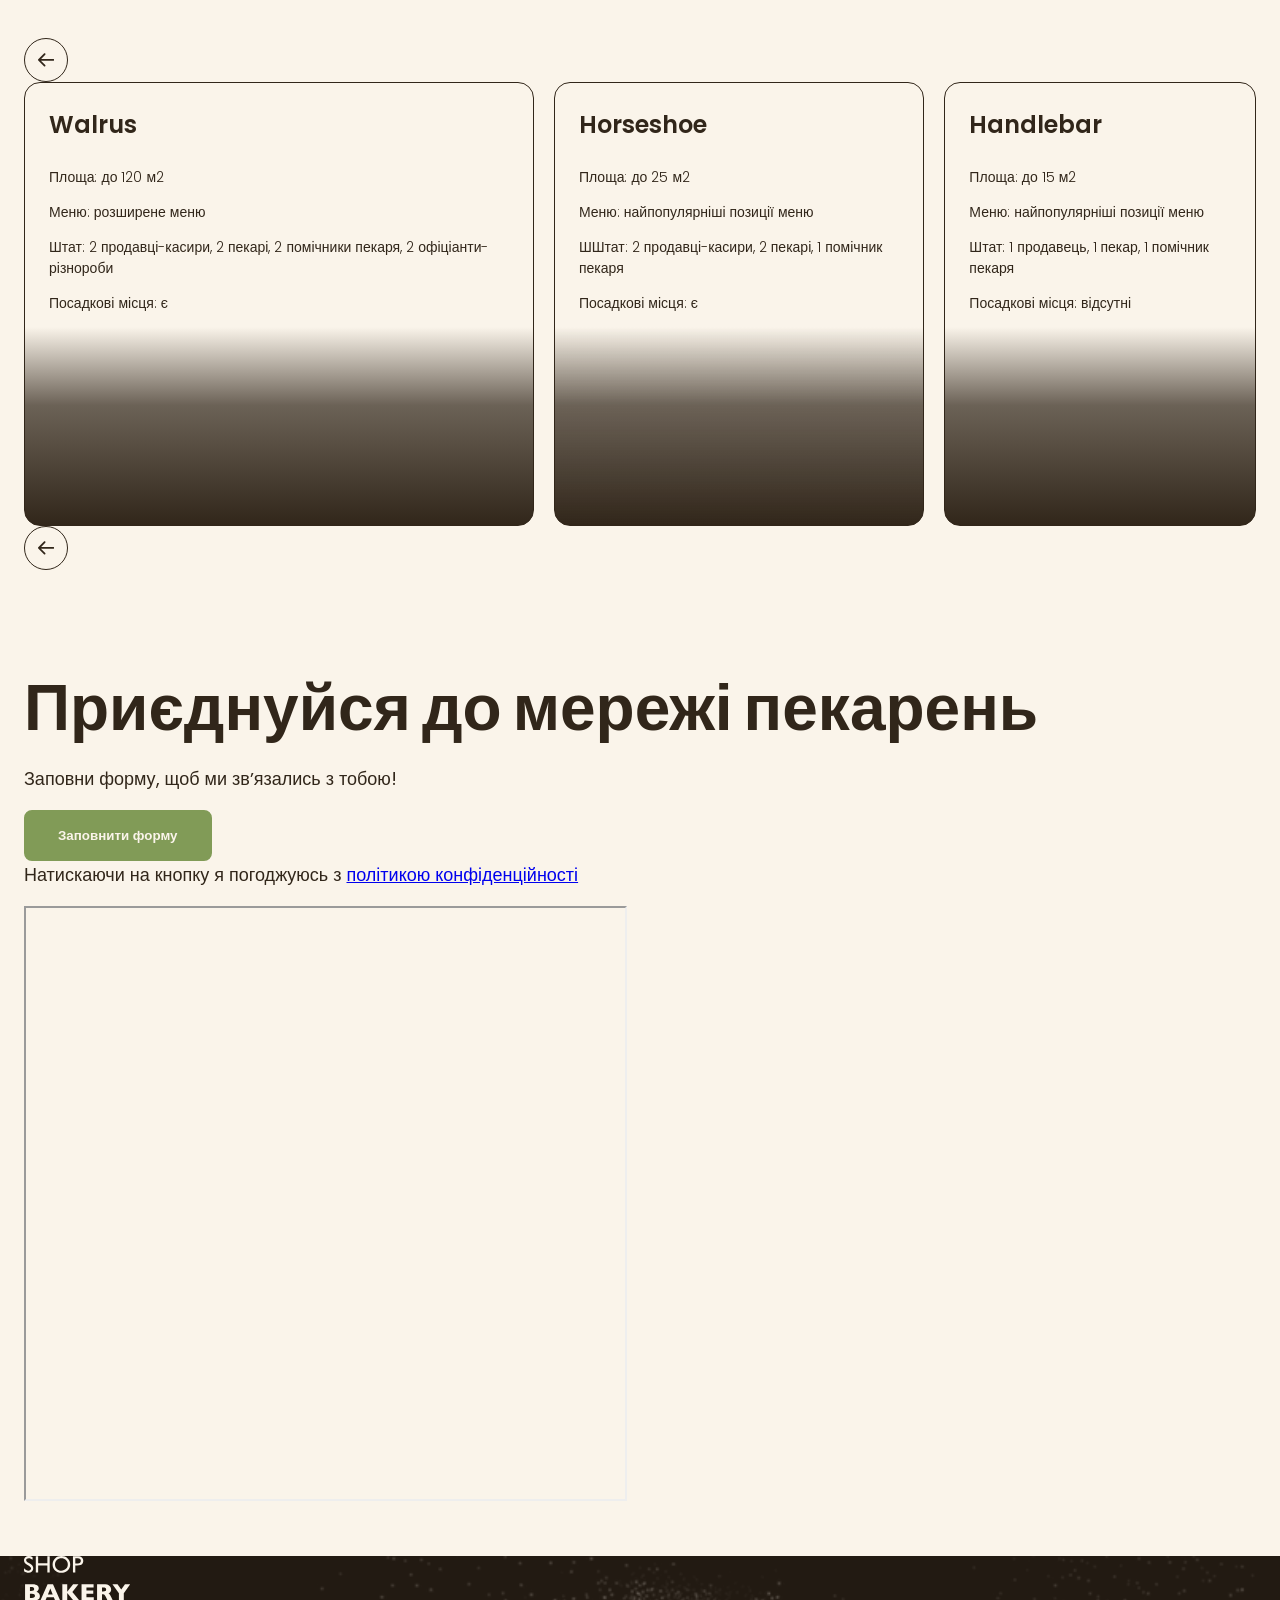
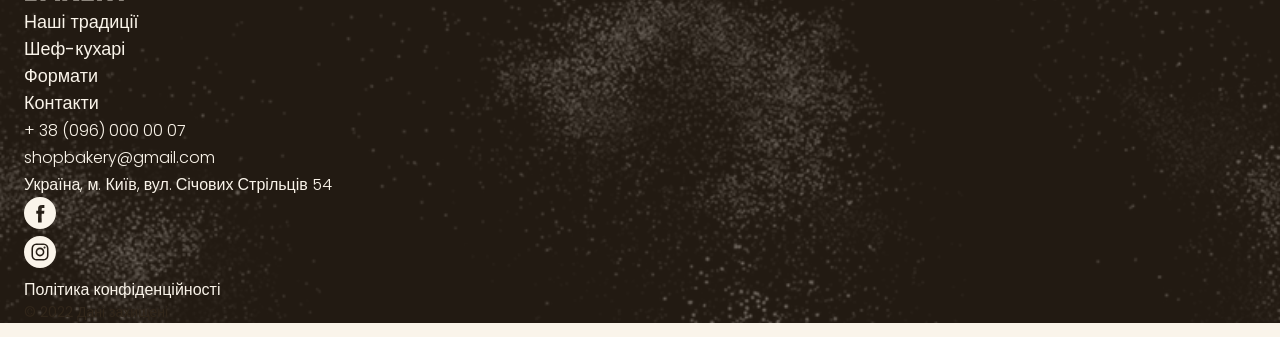
==== commit 09e5f549: "added new icons in CSS" ====
--- a/index.html
+++ b/index.html
@@ -87,7 +87,7 @@
               <article>
                 <img
                   class="chef-photo"
-                  src="/my-first-step/images/nastya-chef.jpg"
+                  src="images/nastya-chef.jpg"
                   alt="Nastya chef"
                 />
                 <h3 class="chef-title">Настя</h3>
@@ -100,7 +100,7 @@
               <article>
                 <img
                   class="chef-photo"
-                  src="/my-first-step/images/vlad-chef.jpg"
+                  src="images/vlad-chef.jpg"
                   alt="Vlad chef"
                 />
                 <h3 class="chef-title">Влад</h3>
@@ -118,6 +118,11 @@
       <section class="section" id="formats-section">
         <div class="container">
           <h2 class="formats-title section-title centered">Формати</h2>
+          <button class="carousel-button" type="button">
+            <svg class="carousel-icon" width="16" height="16">
+              <use href="images/icons.svg#icon-arrow"></use>
+            </svg>
+          </button>
           <ul class="formats-list">
             <li>
               <article class="format-card">
@@ -156,6 +161,11 @@
               </article>
             </li>
           </ul>
+          <button class="carousel-button" type="button">
+            <svg class="carousel-icon" width="16" height="16">
+              <use href="images/icons.svg#icon-arrow"></use>
+            </svg>
+          </button>
         </div>
       </section>
       <section class="section" id="contact-section">
@@ -219,18 +229,14 @@
             <li>
               <a href="#">
                 <svg class="address-icon" width="32" height="32">
-                  <use
-                    href="/my-first-step/images/icons.svg#icon-facebook"
-                  ></use>
+                  <use href="images/icons.svg#icon-facebook"></use>
                 </svg>
               </a>
             </li>
             <li>
               <a href="#">
                 <svg class="address-icon" width="32" height="32">
-                  <use
-                    href="/my-first-step/images/icons.svg#icon-instagram"
-                  ></use>
+                  <use href="images/icons.svg#icon-instagram"></use>
                 </svg>
               </a>
             </li>
--- a/CSS/style.css
+++ b/CSS/style.css
@@ -287,6 +287,27 @@
   font-weight: 300;
 }
 
+/* Carousel */
+
+.carousel-button {
+  display: flex;
+  align-items: center;
+  justify-content: center;
+  width: 44px;
+  height: 44px;
+  border-radius: 50%;
+  background-color: transparent;
+  border: 1px solid var(--color-primary-dark);
+  padding: 0;
+  fill: var(--color-primary-dark);
+  cursor: pointer;
+}
+
+.carousel-button:hover {
+  background-color: var(--color-primary-dark);
+  fill: var(--color-primary-light);
+}
+
 /* contact section */
 
 .contact-title {
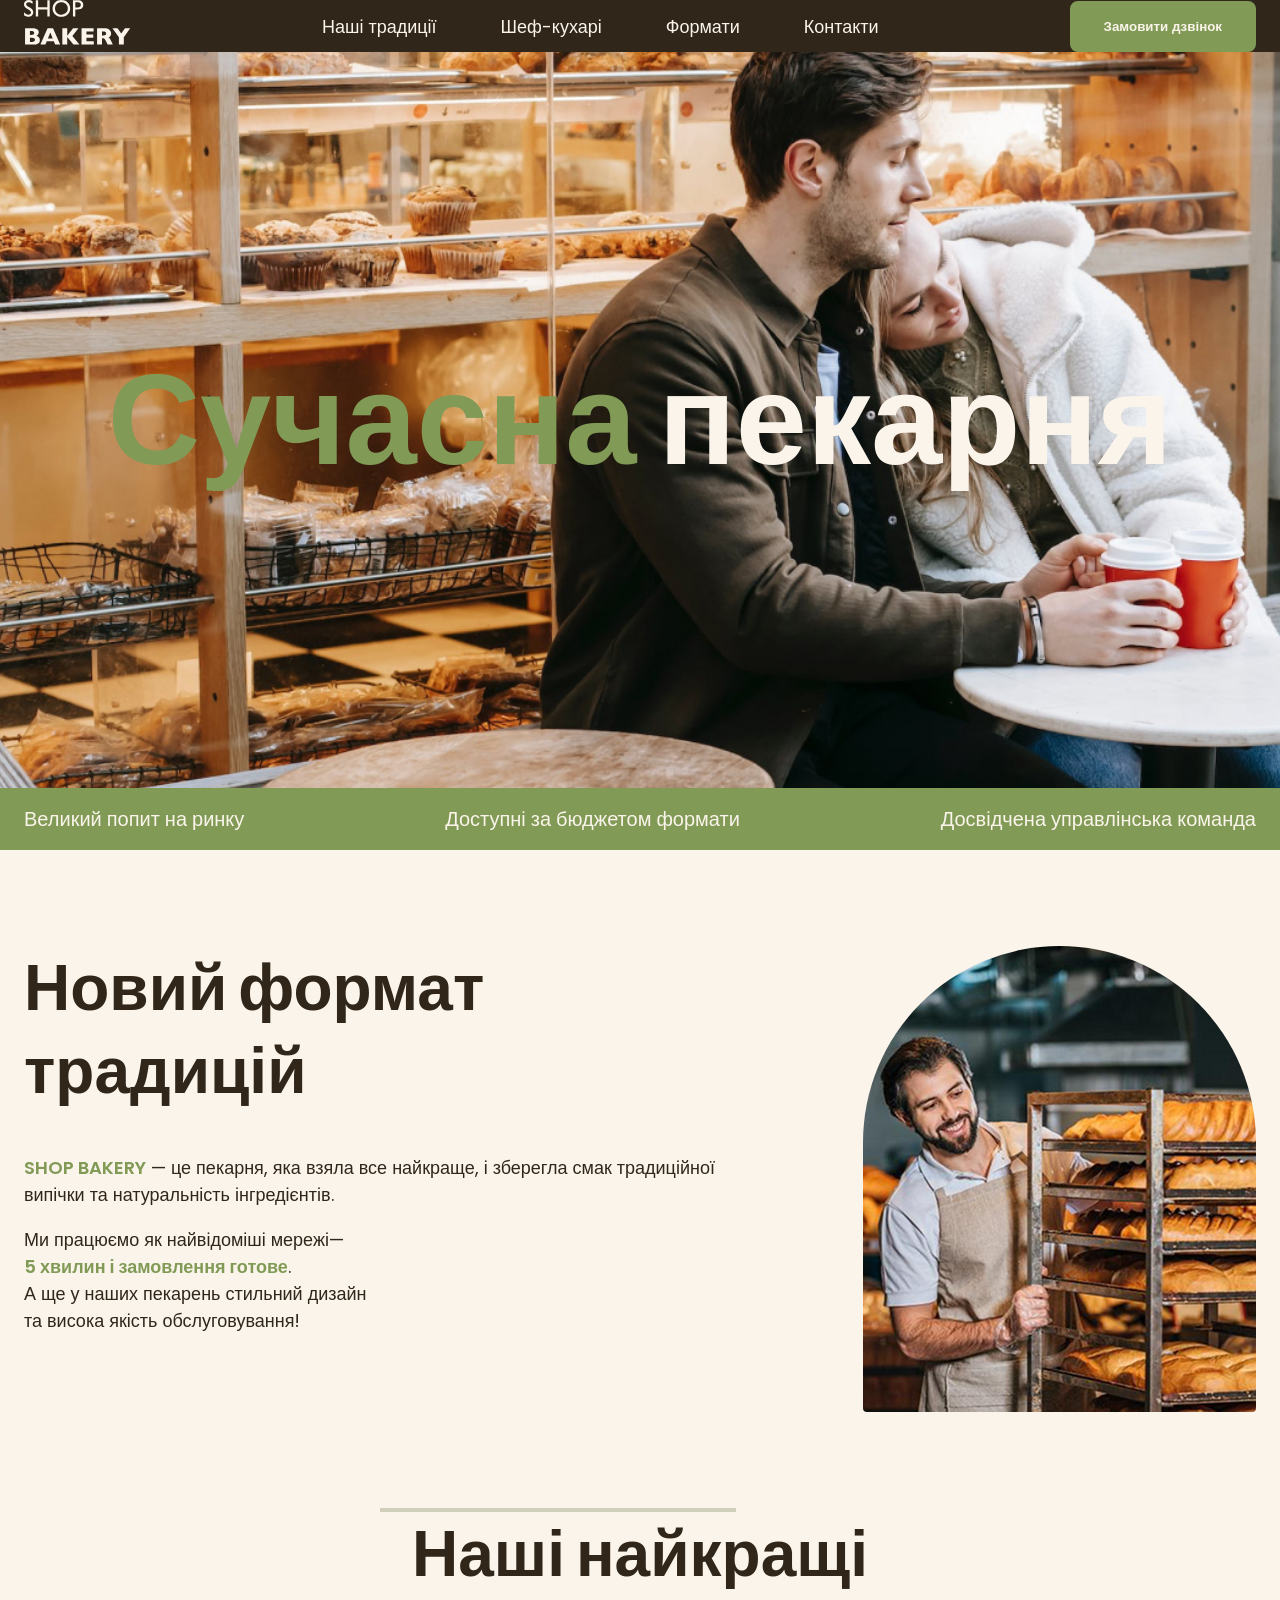
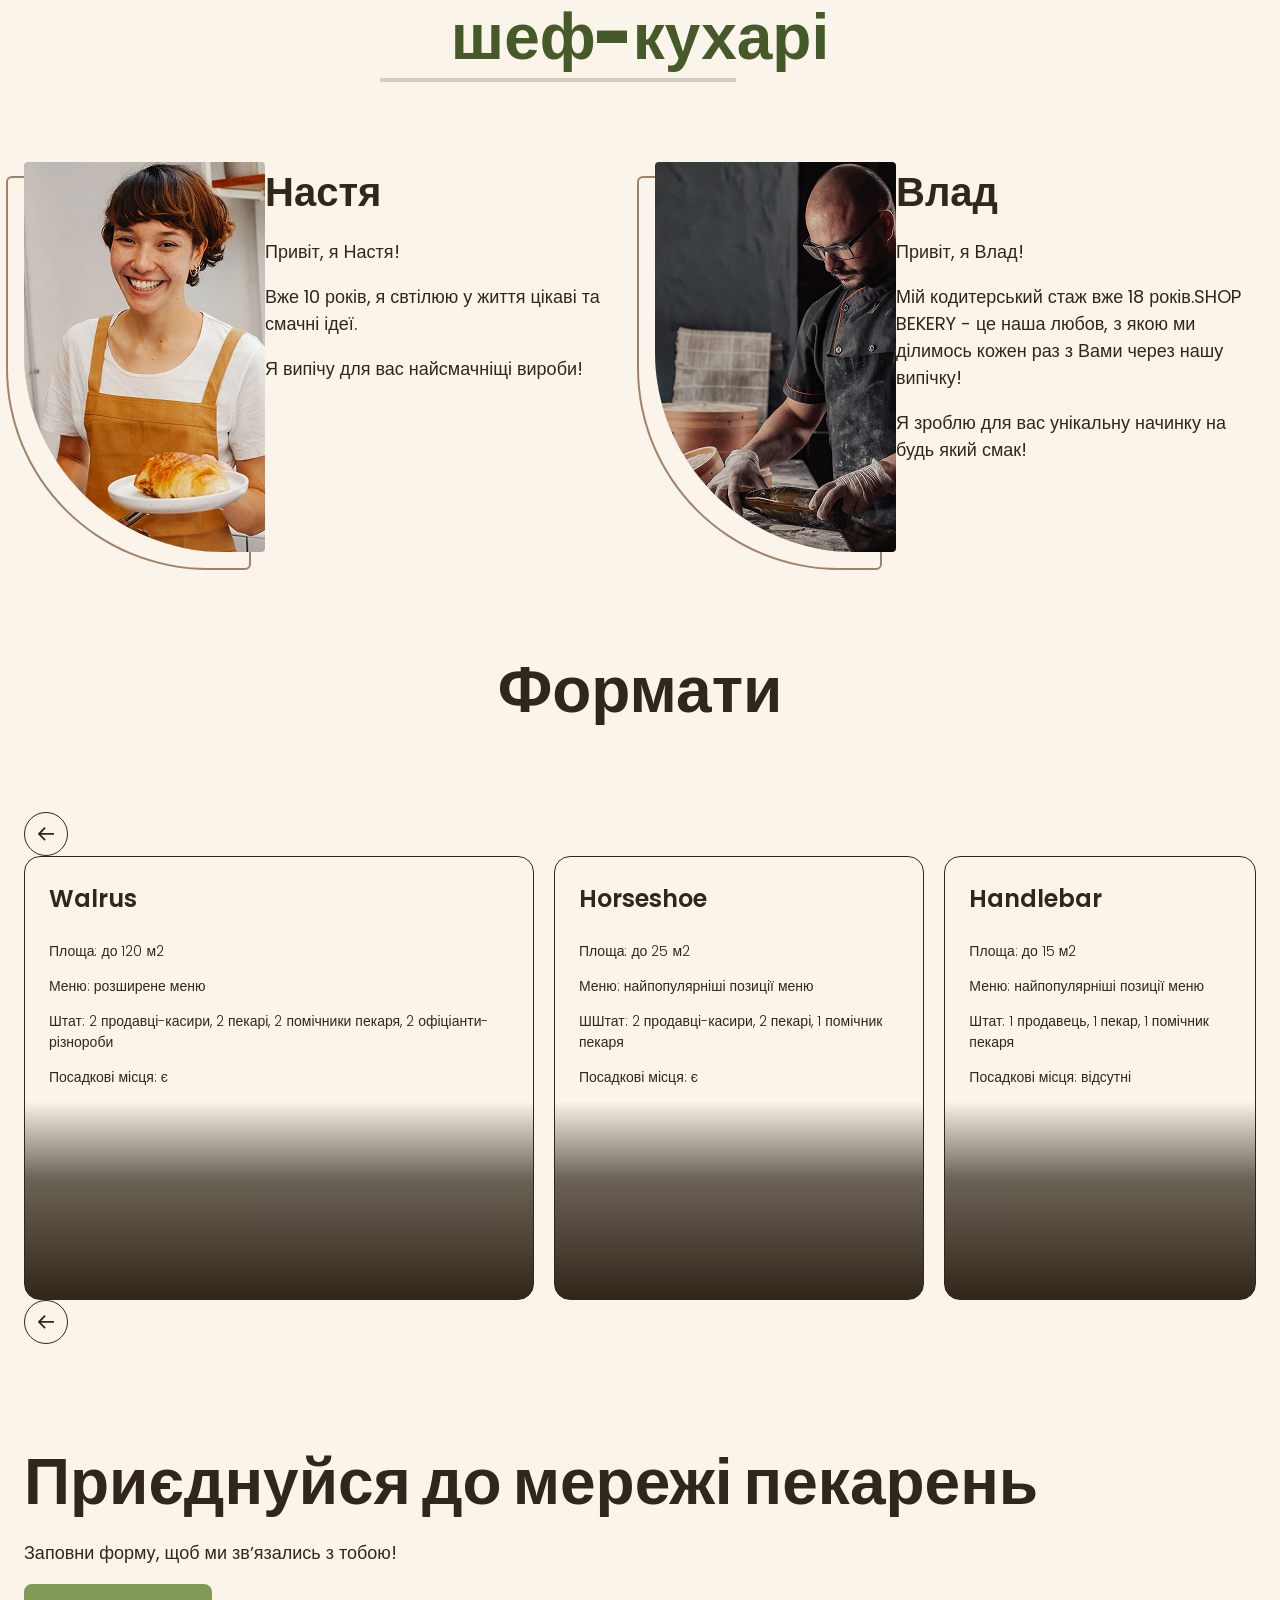
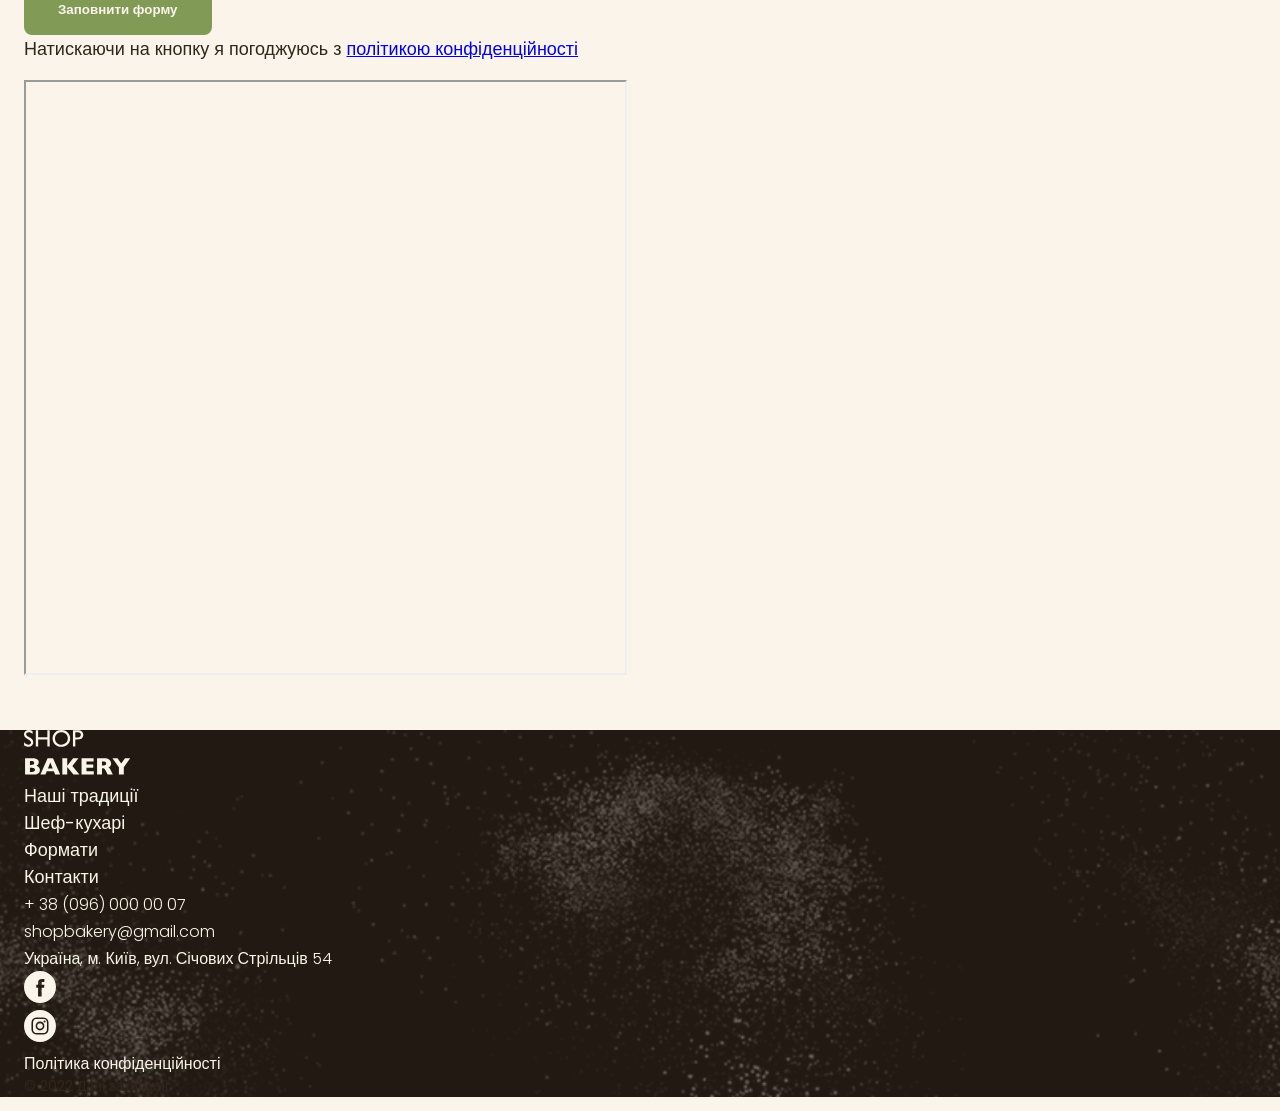
==== commit 61648df1: "added  new styles" ====
--- a/index.html
+++ b/index.html
@@ -71,6 +71,7 @@
               </p>
             </div>
             <img
+              class="traditions-bakerman"
               src="./images/bakerman.jpg"
               alt="Пекар посміхається дивлячись на батони"
             />
@@ -82,34 +83,43 @@
           <h2 class="chefs-title section-title centered">
             Наші найкращі <span class="accent">шеф-кухарі</span>
           </h2>
-          <ul>
-            <li>
-              <article>
+          <ul class="chefs-list">
+            <li class="chefs-item">
+              <article class="chef-card">
                 <img
                   class="chef-photo"
                   src="images/nastya-chef.jpg"
                   alt="Nastya chef"
                 />
-                <h3 class="chef-title">Настя</h3>
-                <p>Привіт, я Настя!</p>
-                <p>Вже 10 років, я свтілюю у життя цікаві та смачні ідеї.</p>
-                <p>Я випічу для вас найсмачніщі вироби!</p>
-              </article>
-            </li>
-            <li>
-              <article>
+                <div>
+                  <h3 class="chef-title">Настя</h3>
+                  <p class="chef-text">Привіт, я Настя!</p>
+                  <p class="chef-text">
+                    Вже 10 років, я свтілюю у життя цікаві та смачні ідеї.
+                  </p>
+                  <p class="chef-text">Я випічу для вас найсмачніщі вироби!</p>
+                </div>
+              </article>
+            </li>
+            <li class="chefs-item">
+              <article class="chef-card">
                 <img
                   class="chef-photo"
                   src="images/vlad-chef.jpg"
                   alt="Vlad chef"
                 />
-                <h3 class="chef-title">Влад</h3>
-                <p>Привіт, я Влад!</p>
-                <p>
-                  Мій кодитерський стаж вже 18 років.SHOP BEKERY - це наша
-                  любов, з якою ми ділимось кожен раз з Вами через нашу випічку!
-                </p>
-                <p>Я зроблю для вас унікальну начинку на будь який смак!</p>
+                <div>
+                  <h3 class="chef-title">Влад</h3>
+                  <p class="chef-text">Привіт, я Влад!</p>
+                  <p class="chef-text">
+                    Мій кодитерський стаж вже 18 років.SHOP BEKERY - це наша
+                    любов, з якою ми ділимось кожен раз з Вами через нашу
+                    випічку!
+                  </p>
+                  <p class="chef-text">
+                    Я зроблю для вас унікальну начинку на будь який смак!
+                  </p>
+                </div>
               </article>
             </li>
           </ul>
--- a/CSS/style.css
+++ b/CSS/style.css
@@ -200,14 +200,15 @@
 .accent {
   color: var(--color-brand-normal);
 }
+
 /* traditions section */
+
 .traditions-title {
   margin-bottom: 42px;
 }
 .traditions-content {
   max-width: 710px;
 }
-
 .traditions-section {
   padding-top: 96px;
 }
@@ -223,17 +224,19 @@
   justify-content: space-between;
   gap: 40px;
 }
-
 .traditions-text.limited {
   max-width: 350px;
 }
+.traditions-bakerman {
+  border-radius: 200px 200px 4px 4px;
+}
 
 /* chefs section */
+
 .chefs-title {
   margin: 0 auto 80px;
   max-width: 520px;
 }
-
 .chefs-title::before,
 .chefs-title::after {
   display: block;
@@ -241,19 +244,28 @@
   border: 2px solid var(--color-brand-light);
   content: "";
 }
-
-.chef-title {
-  margin-bottom: 16px;
-  font-size: 40px;
-  font-weight: 600;
-}
-
+.chefs-list {
+  display: flex;
+  gap: 30px;
+}
+.chefs-item {
+  flex-basis: calc((100% - 30px) / 2);
+}
+.chef-card {
+  display: flex;
+}
 .chef-photo {
   border-radius: 4px 4px 4px 200px;
   box-shadow:
     -16px 16px 0 0 var(--color-primary-light),
     -16px 16px 0 2px var(--color-secondary-dark);
 }
+.chef-title {
+  margin-bottom: 16px;
+  font-size: 40px;
+  font-weight: 600;
+}
+
 /* formats section */
 
 .formats-list {
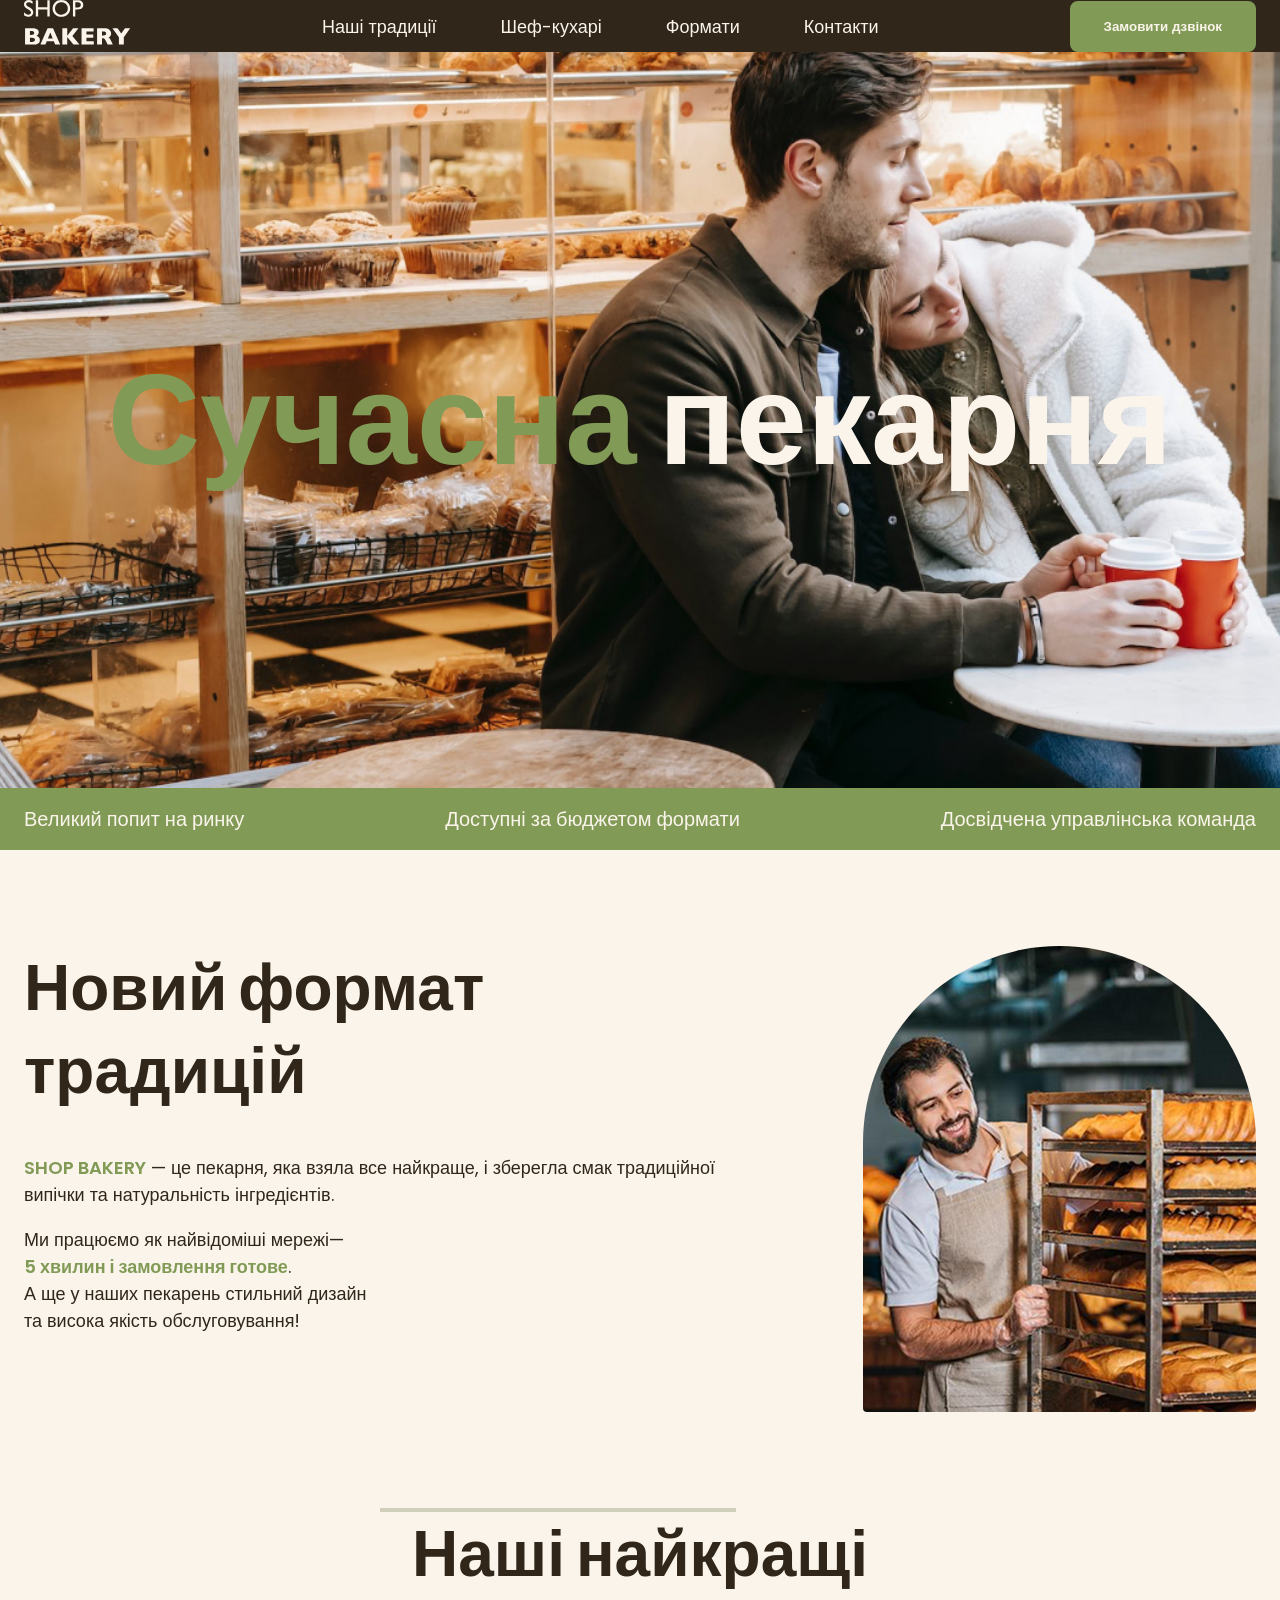
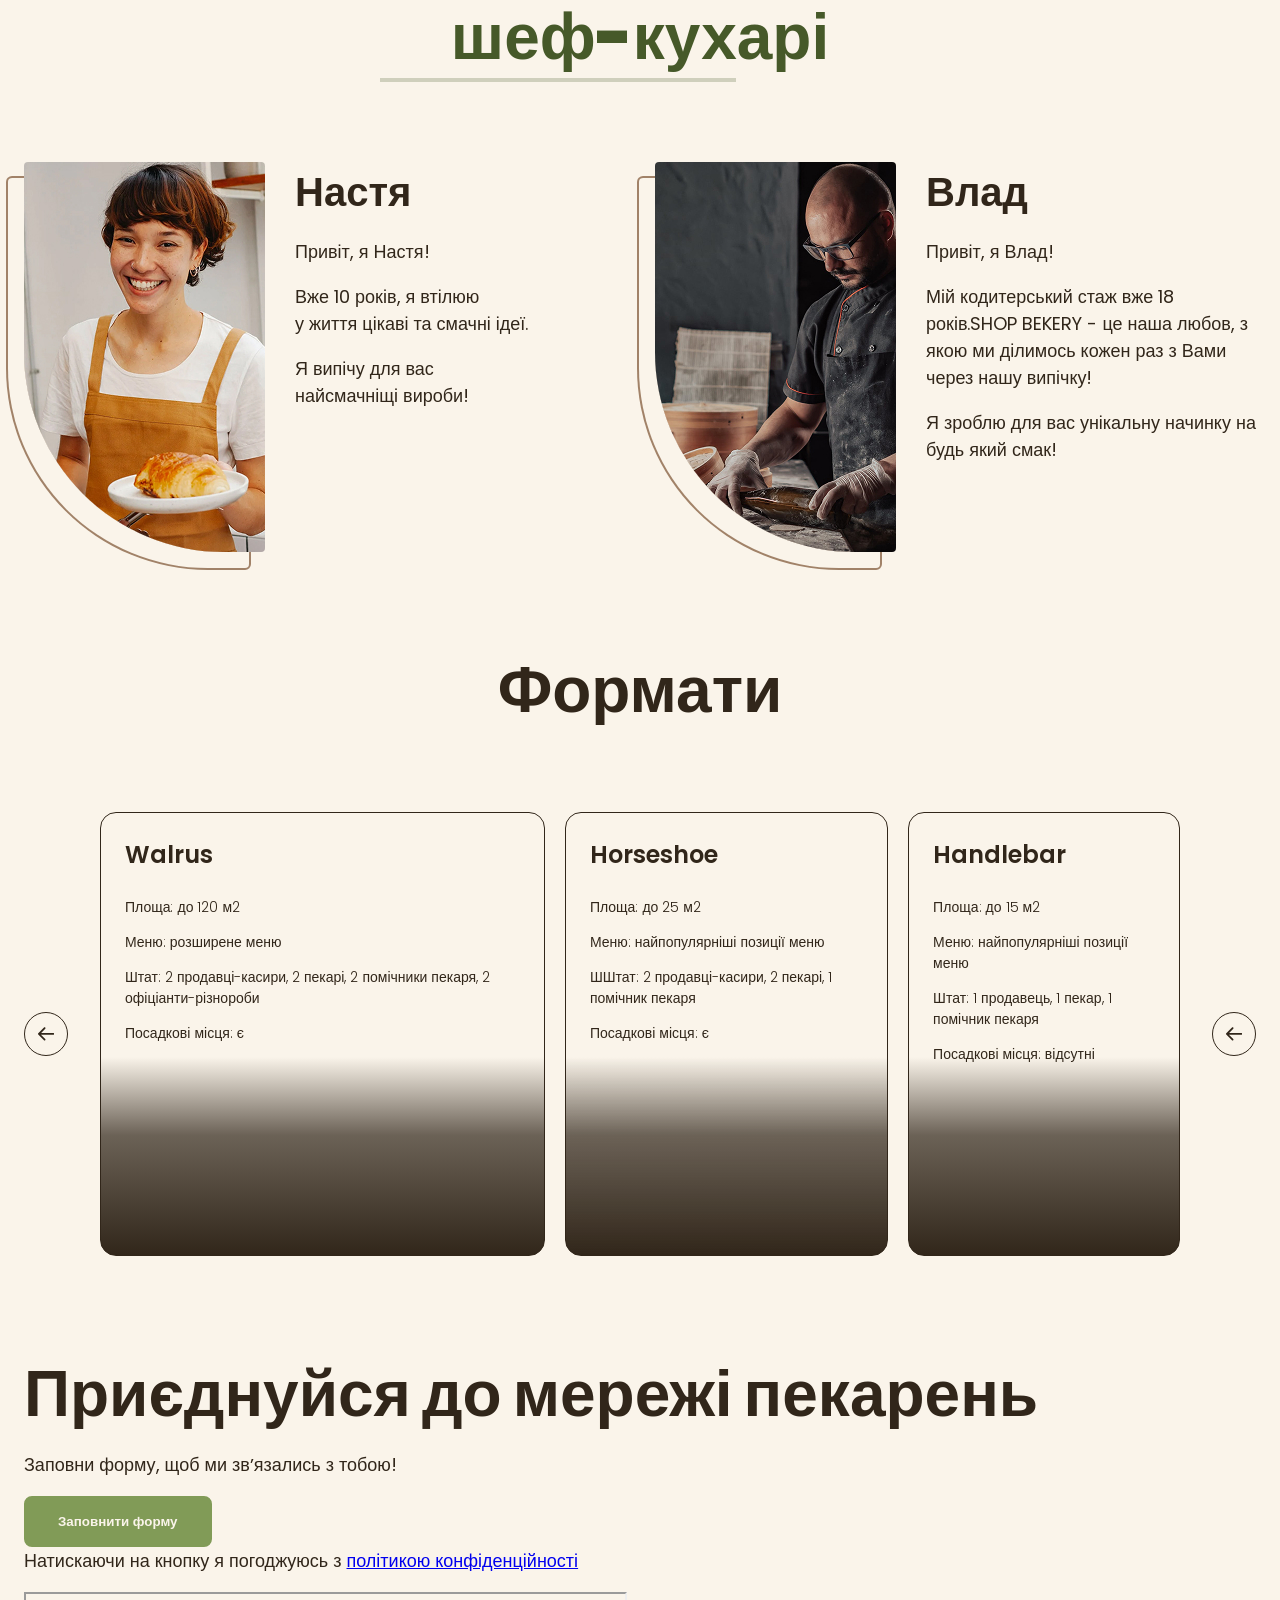
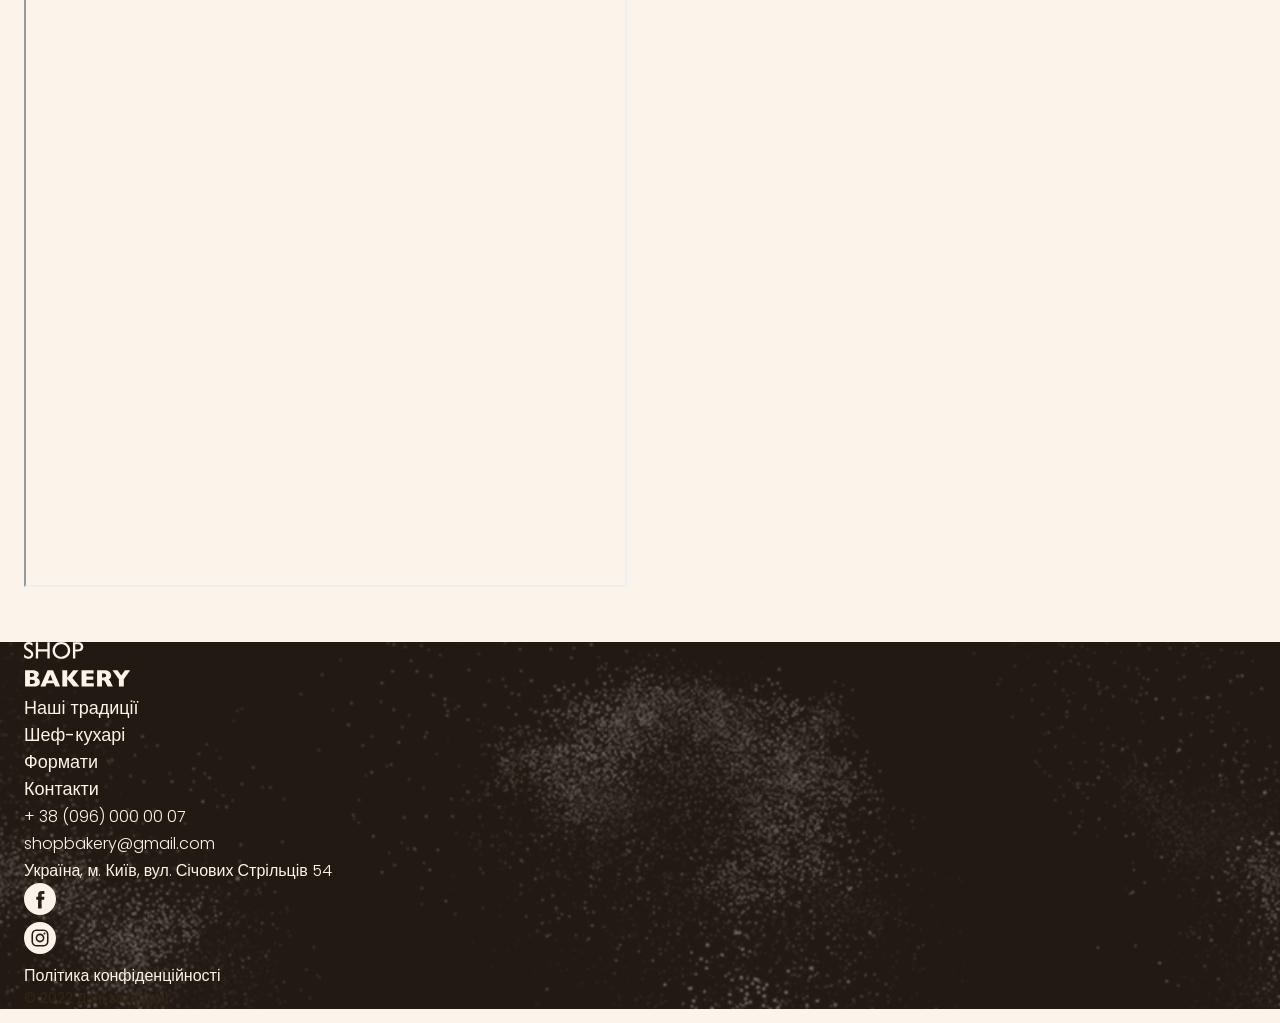
==== commit 39ab3b82: "added new styles css" ====
--- a/index.html
+++ b/index.html
@@ -95,9 +95,13 @@
                   <h3 class="chef-title">Настя</h3>
                   <p class="chef-text">Привіт, я Настя!</p>
                   <p class="chef-text">
-                    Вже 10 років, я свтілюю у життя цікаві та смачні ідеї.
-                  </p>
-                  <p class="chef-text">Я випічу для вас найсмачніщі вироби!</p>
+                    Вже 10 років, я втілюю <br />
+                    у життя цікаві та смачні ідеї.
+                  </p>
+                  <p class="chef-text">
+                    Я випічу для вас <br />
+                    найсмачніщі вироби!
+                  </p>
                 </div>
               </article>
             </li>
@@ -128,54 +132,56 @@
       <section class="section" id="formats-section">
         <div class="container">
           <h2 class="formats-title section-title centered">Формати</h2>
-          <button class="carousel-button" type="button">
-            <svg class="carousel-icon" width="16" height="16">
-              <use href="images/icons.svg#icon-arrow"></use>
-            </svg>
-          </button>
-          <ul class="formats-list">
-            <li>
-              <article class="format-card">
-                <h3 class="format-title" lang="en">Walrus</h3>
-                <div class="format-text">
-                  <p>Площа: до 120 м2</p>
-                  <p>Меню: розширене меню</p>
-                  <p>
-                    Штат: 2 продавці-касири, 2 пекарі, 2 помічники пекаря, 2
-                    офіціанти-різнороби
-                  </p>
-                  <p>Посадкові місця: є</p>
-                </div>
-              </article>
-            </li>
-            <li>
-              <article class="format-card">
-                <h3 class="format-title" lang="en">Horseshoe</h3>
-                <div class="format-text">
-                  <p>Площа: до 25 м2</p>
-                  <p>Меню: найпопулярніші позиції меню</p>
-                  <p>ШШтат: 2 продавці-касири, 2 пекарі, 1 помічник пекаря</p>
-                  <p>Посадкові місця: є</p>
-                </div>
-              </article>
-            </li>
-            <li>
-              <article class="format-card">
-                <h3 class="format-title" lang="en">Handlebar</h3>
-                <div class="format-text">
-                  <p>Площа: до 15 м2</p>
-                  <p>Меню: найпопулярніші позиції меню</p>
-                  <p>Штат: 1 продавець, 1 пекар, 1 помічник пекаря</p>
-                  <p>Посадкові місця: відсутні</p>
-                </div>
-              </article>
-            </li>
-          </ul>
-          <button class="carousel-button" type="button">
-            <svg class="carousel-icon" width="16" height="16">
-              <use href="images/icons.svg#icon-arrow"></use>
-            </svg>
-          </button>
+          <div class="formats-container">
+            <button class="carousel-button" type="button">
+              <svg class="carousel-icon" width="16" height="16">
+                <use href="images/icons.svg#icon-arrow"></use>
+              </svg>
+            </button>
+            <ul class="formats-list">
+              <li>
+                <article class="format-card">
+                  <h3 class="format-title" lang="en">Walrus</h3>
+                  <div class="format-text">
+                    <p>Площа: до 120 м2</p>
+                    <p>Меню: розширене меню</p>
+                    <p>
+                      Штат: 2 продавці-касири, 2 пекарі, 2 помічники пекаря, 2
+                      офіціанти-різнороби
+                    </p>
+                    <p>Посадкові місця: є</p>
+                  </div>
+                </article>
+              </li>
+              <li>
+                <article class="format-card">
+                  <h3 class="format-title" lang="en">Horseshoe</h3>
+                  <div class="format-text">
+                    <p>Площа: до 25 м2</p>
+                    <p>Меню: найпопулярніші позиції меню</p>
+                    <p>ШШтат: 2 продавці-касири, 2 пекарі, 1 помічник пекаря</p>
+                    <p>Посадкові місця: є</p>
+                  </div>
+                </article>
+              </li>
+              <li>
+                <article class="format-card">
+                  <h3 class="format-title" lang="en">Handlebar</h3>
+                  <div class="format-text">
+                    <p>Площа: до 15 м2</p>
+                    <p>Меню: найпопулярніші позиції меню</p>
+                    <p>Штат: 1 продавець, 1 пекар, 1 помічник пекаря</p>
+                    <p>Посадкові місця: відсутні</p>
+                  </div>
+                </article>
+              </li>
+            </ul>
+            <button class="carousel-button" type="button">
+              <svg class="carousel-icon" width="16" height="16">
+                <use href="images/icons.svg#icon-arrow"></use>
+              </svg>
+            </button>
+          </div>
         </div>
       </section>
       <section class="section" id="contact-section">
@@ -262,4 +268,4 @@
 </html>
 
 <!-- caninclude - сайт який показує чи можна поєднувати теги, наприклад вставити тег footer в тег header(не можна) -->
-<!--  module 10  47:10-->
+<!--  module 11  24:06-->
--- a/CSS/style.css
+++ b/CSS/style.css
@@ -253,6 +253,7 @@
 }
 .chef-card {
   display: flex;
+  gap: 30px;
 }
 .chef-photo {
   border-radius: 4px 4px 4px 200px;
@@ -290,6 +291,12 @@
   padding: 24px;
 }
 
+.formats-container {
+  display: flex;
+  align-items: center;
+  gap: 32px;
+}
+
 .format-title {
   font-size: 24px;
   font-weight: 600;
@@ -307,6 +314,7 @@
   justify-content: center;
   width: 44px;
   height: 44px;
+  flex-shrink: 0;
   border-radius: 50%;
   background-color: transparent;
   border: 1px solid var(--color-primary-dark);
